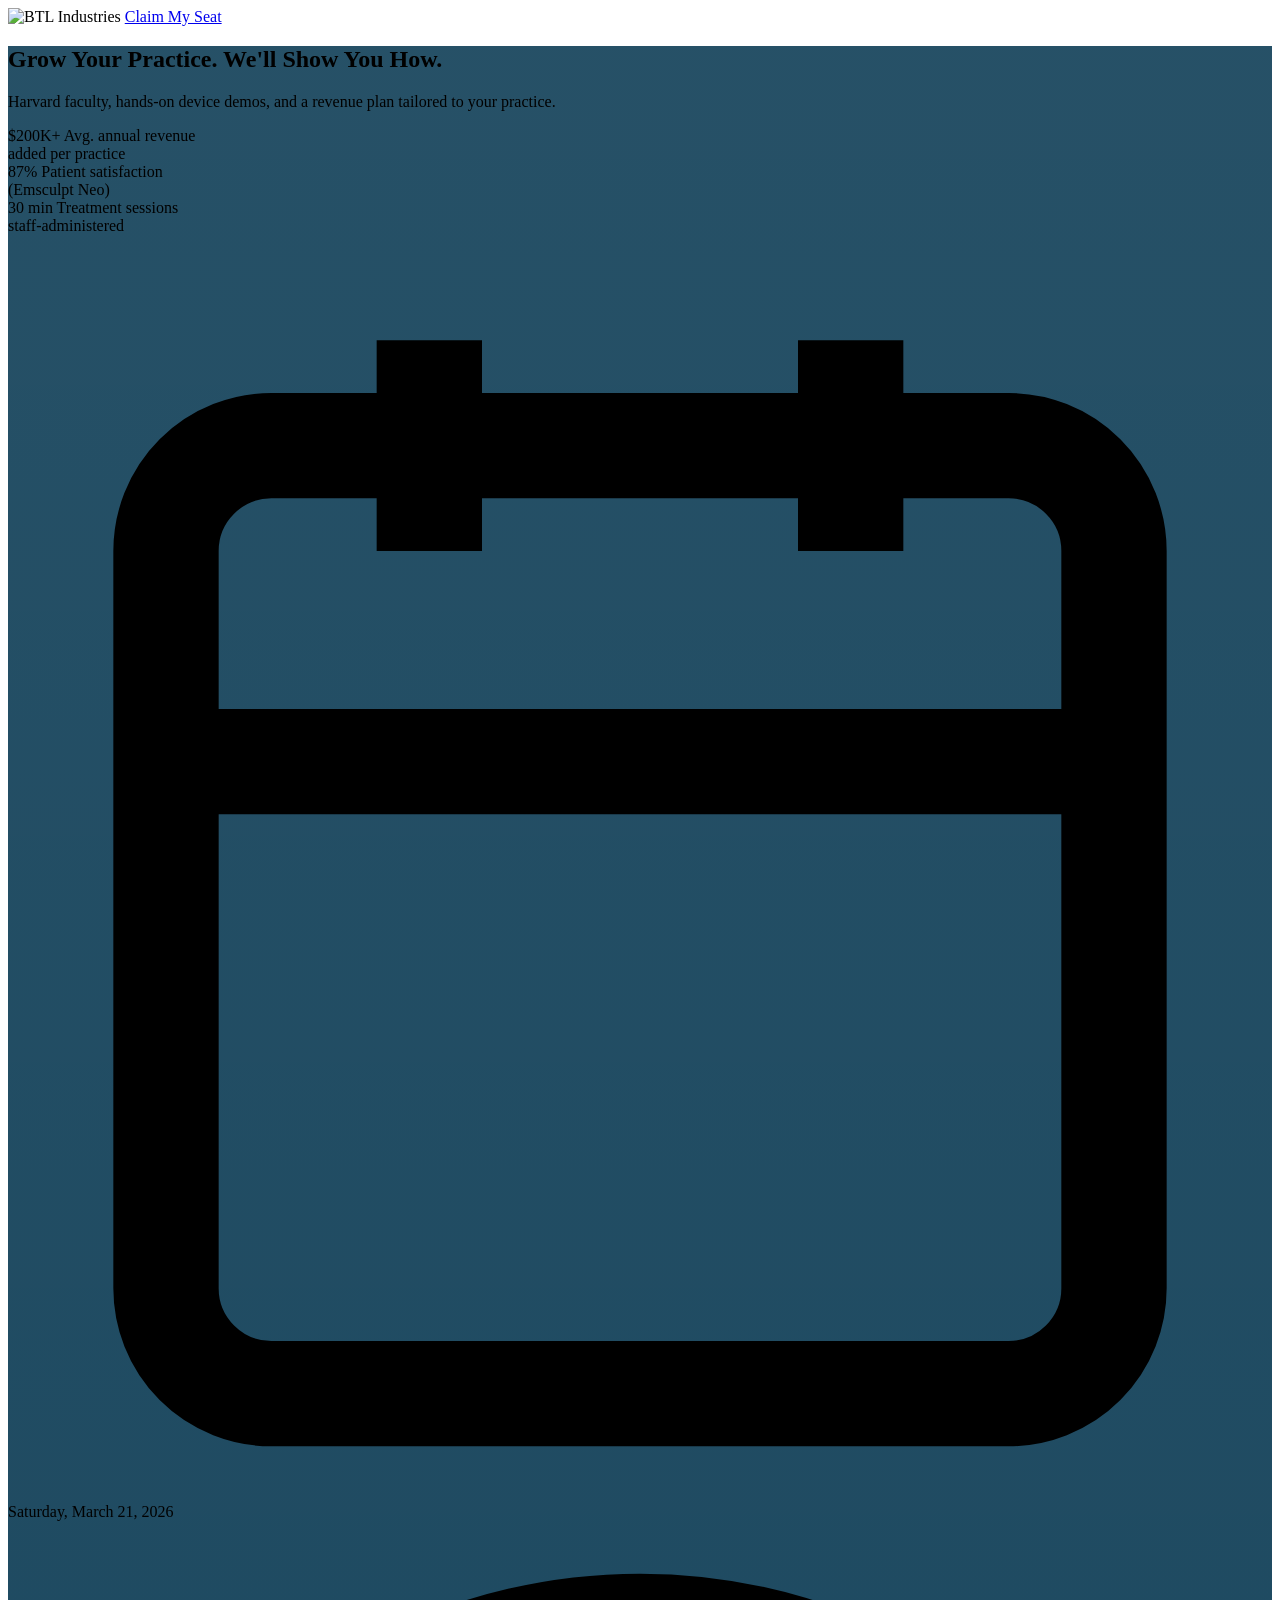
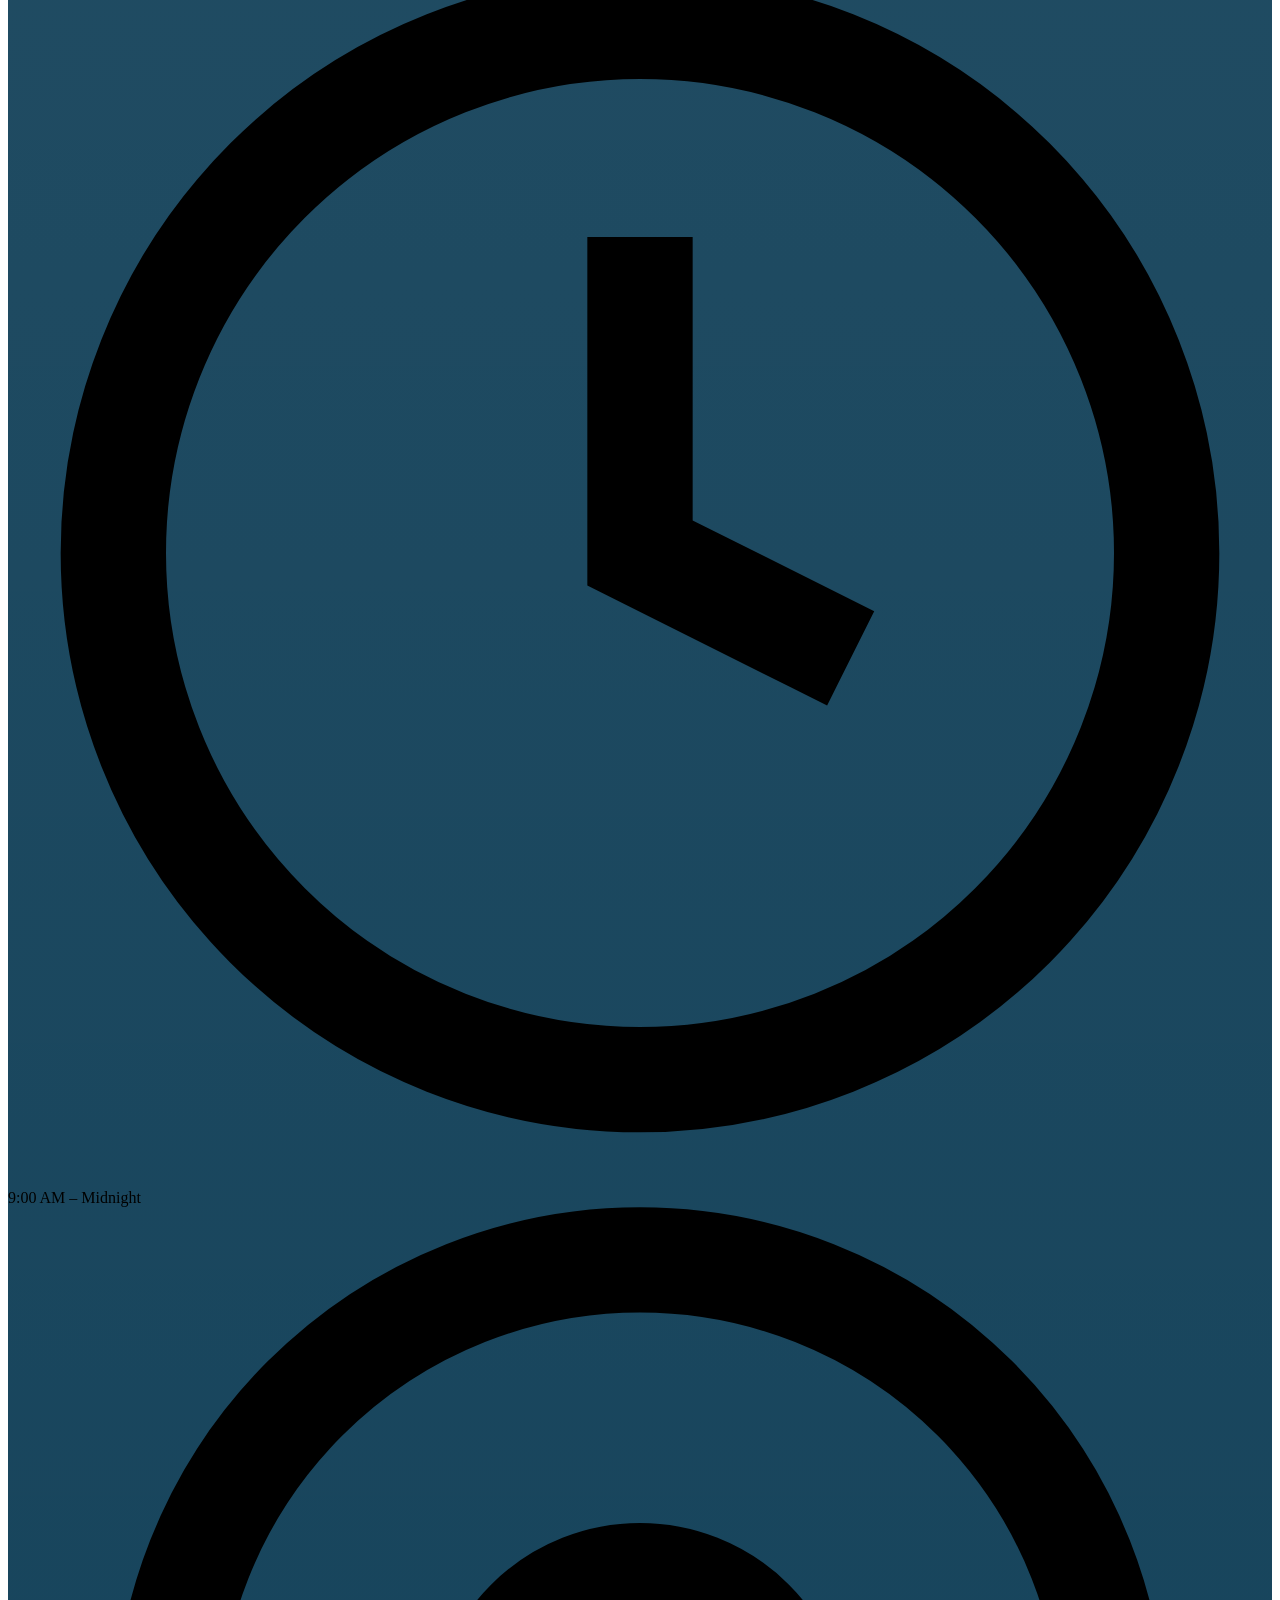
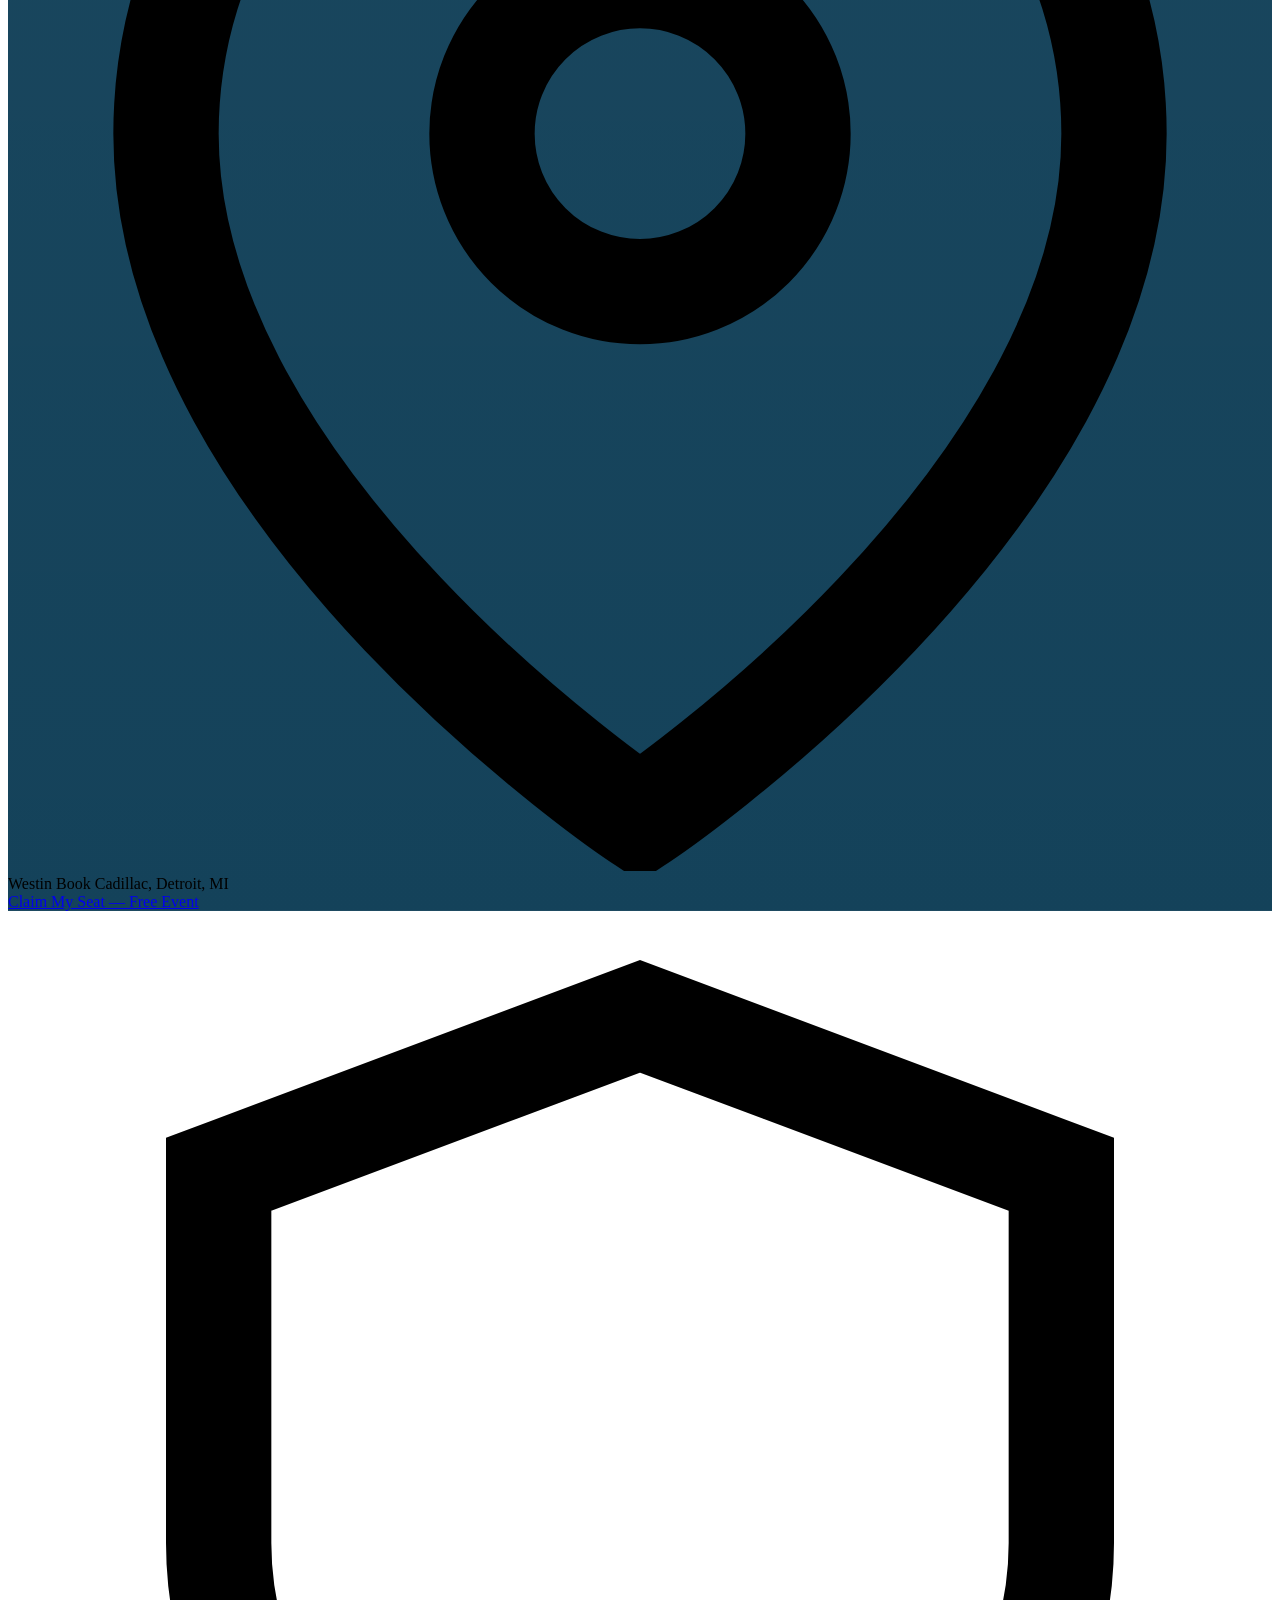
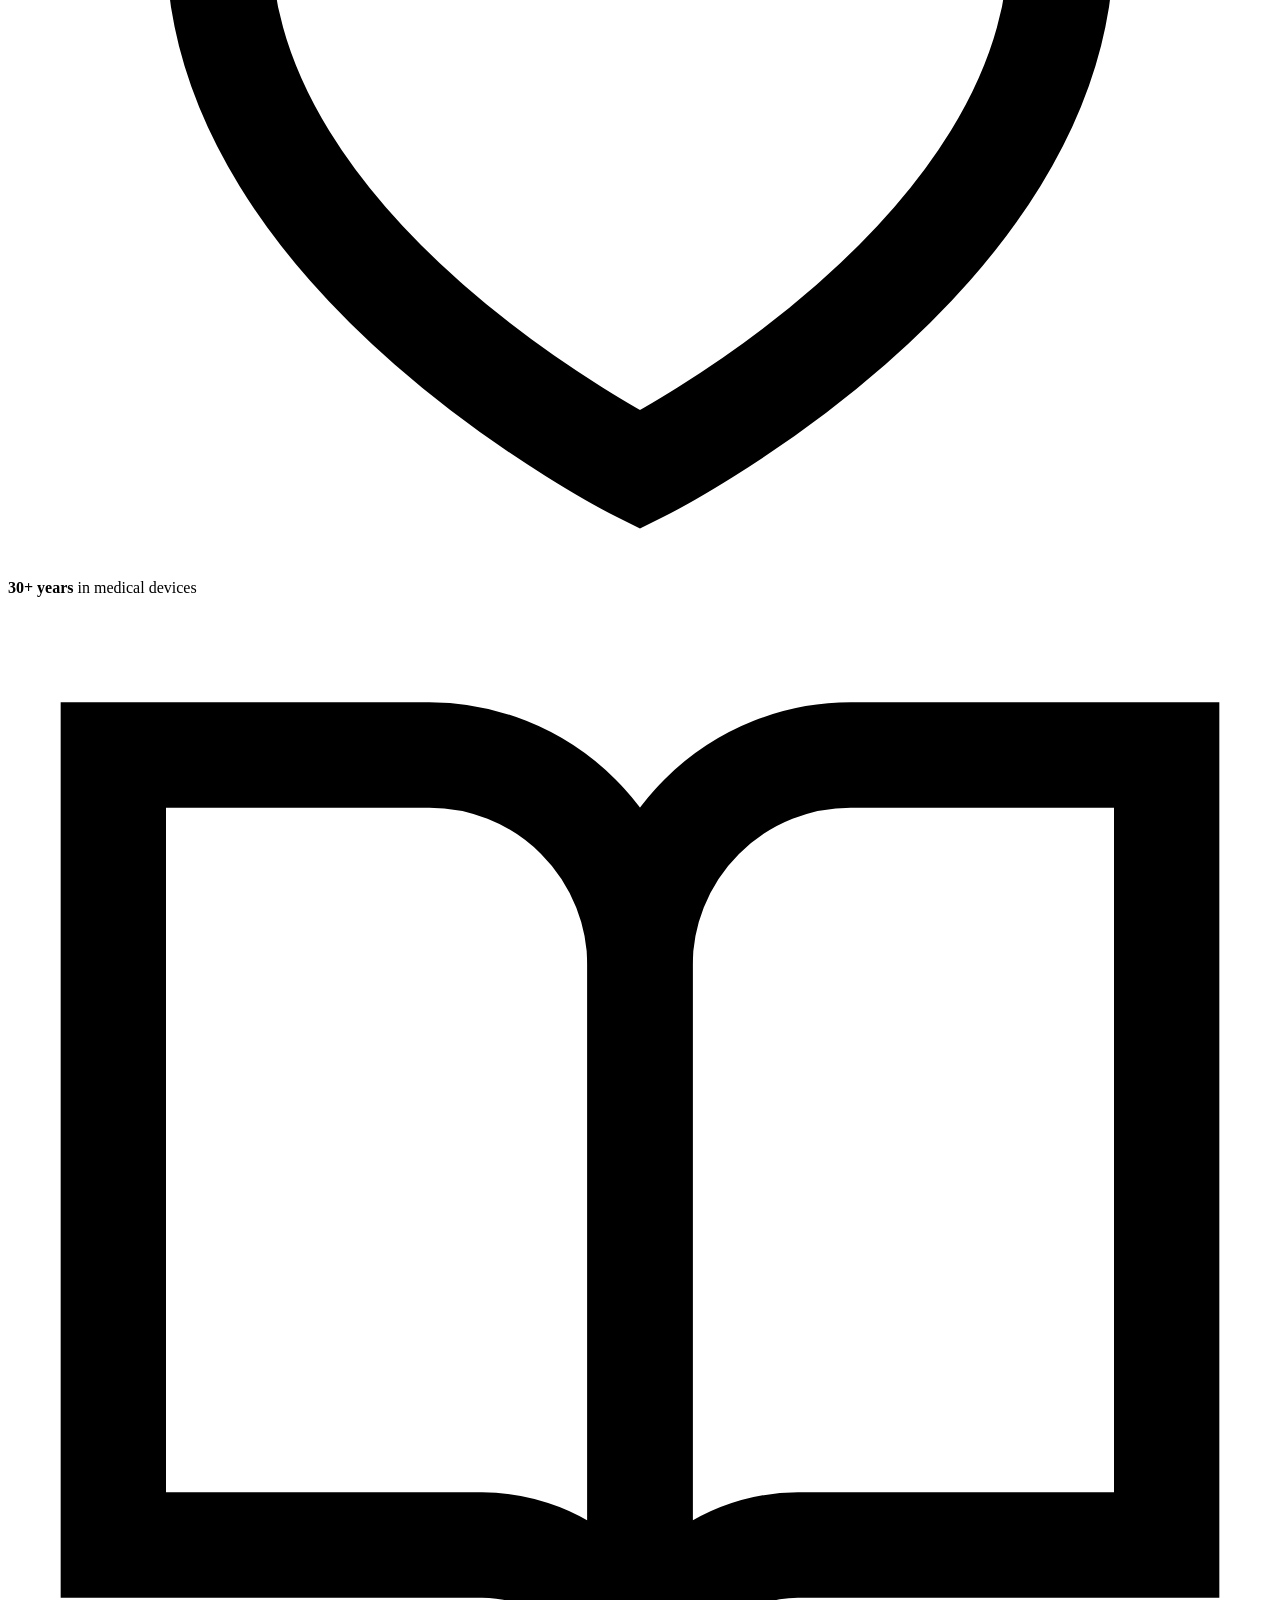
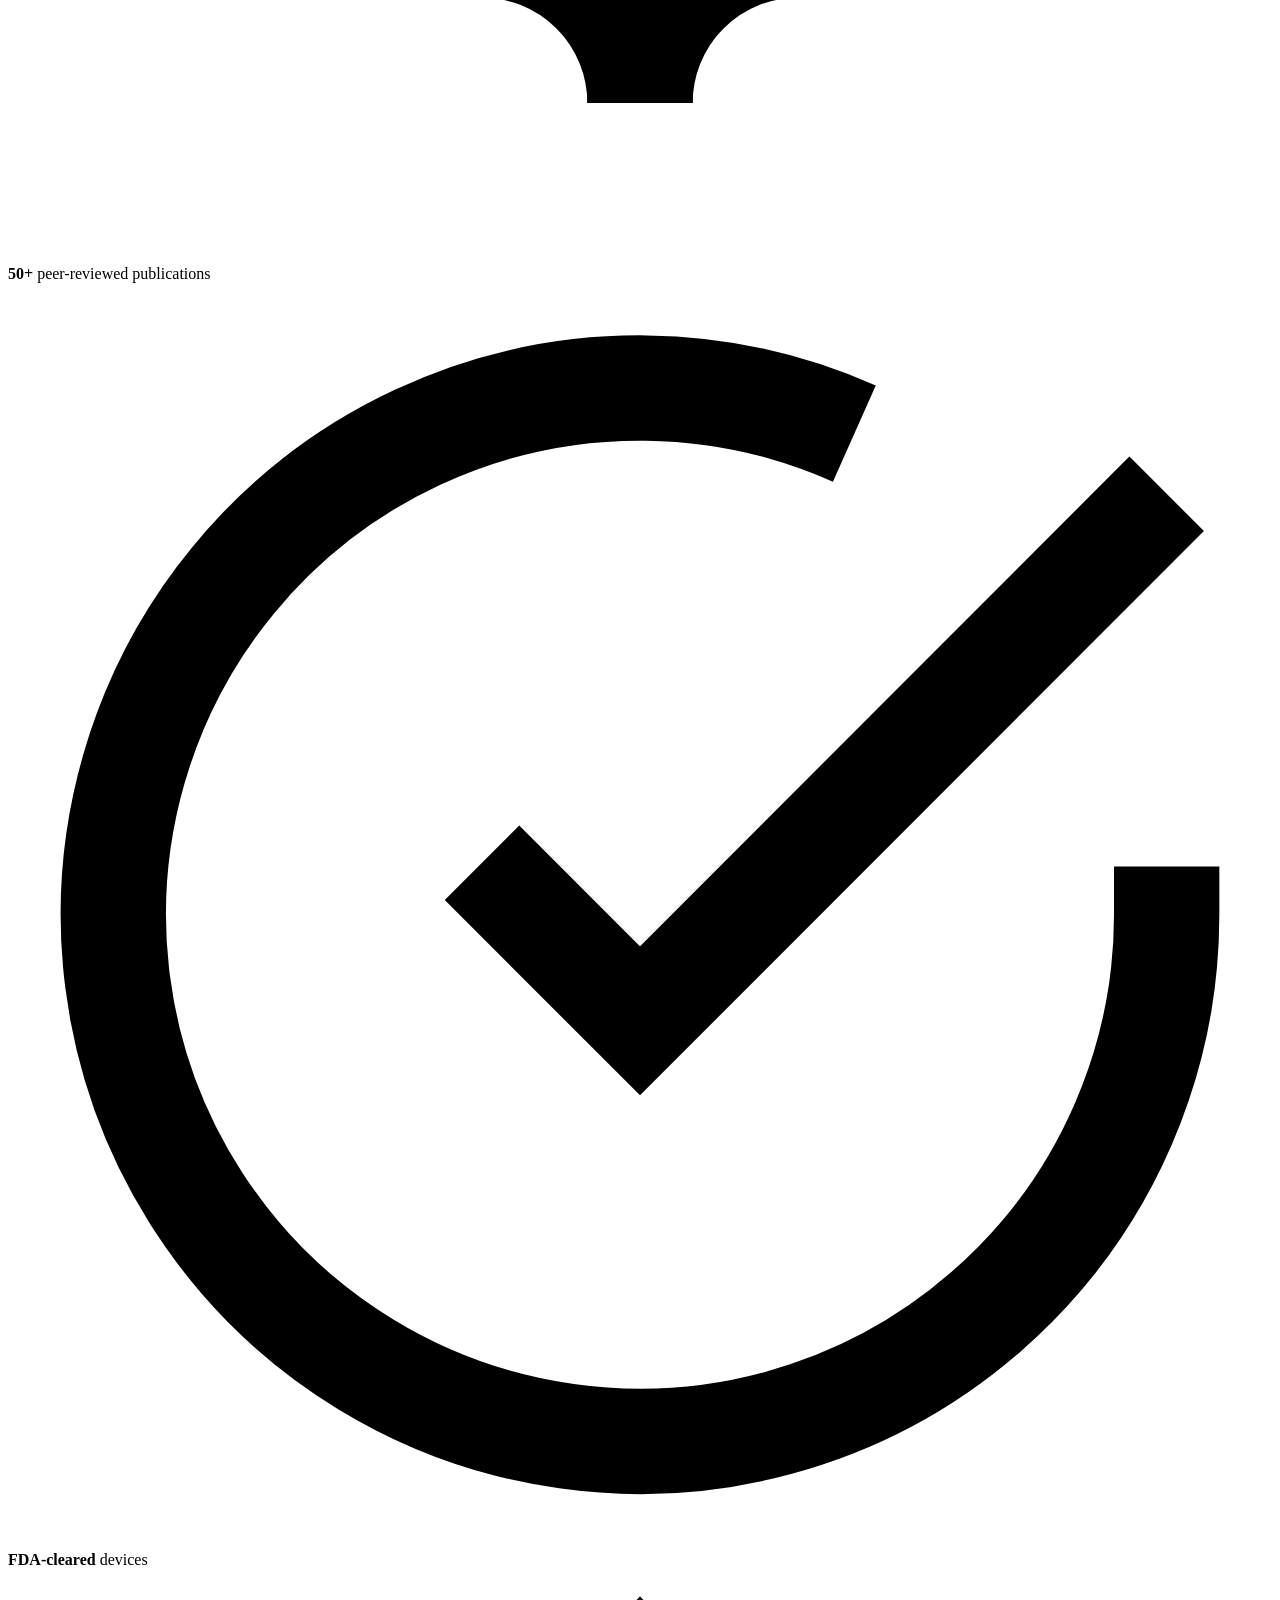
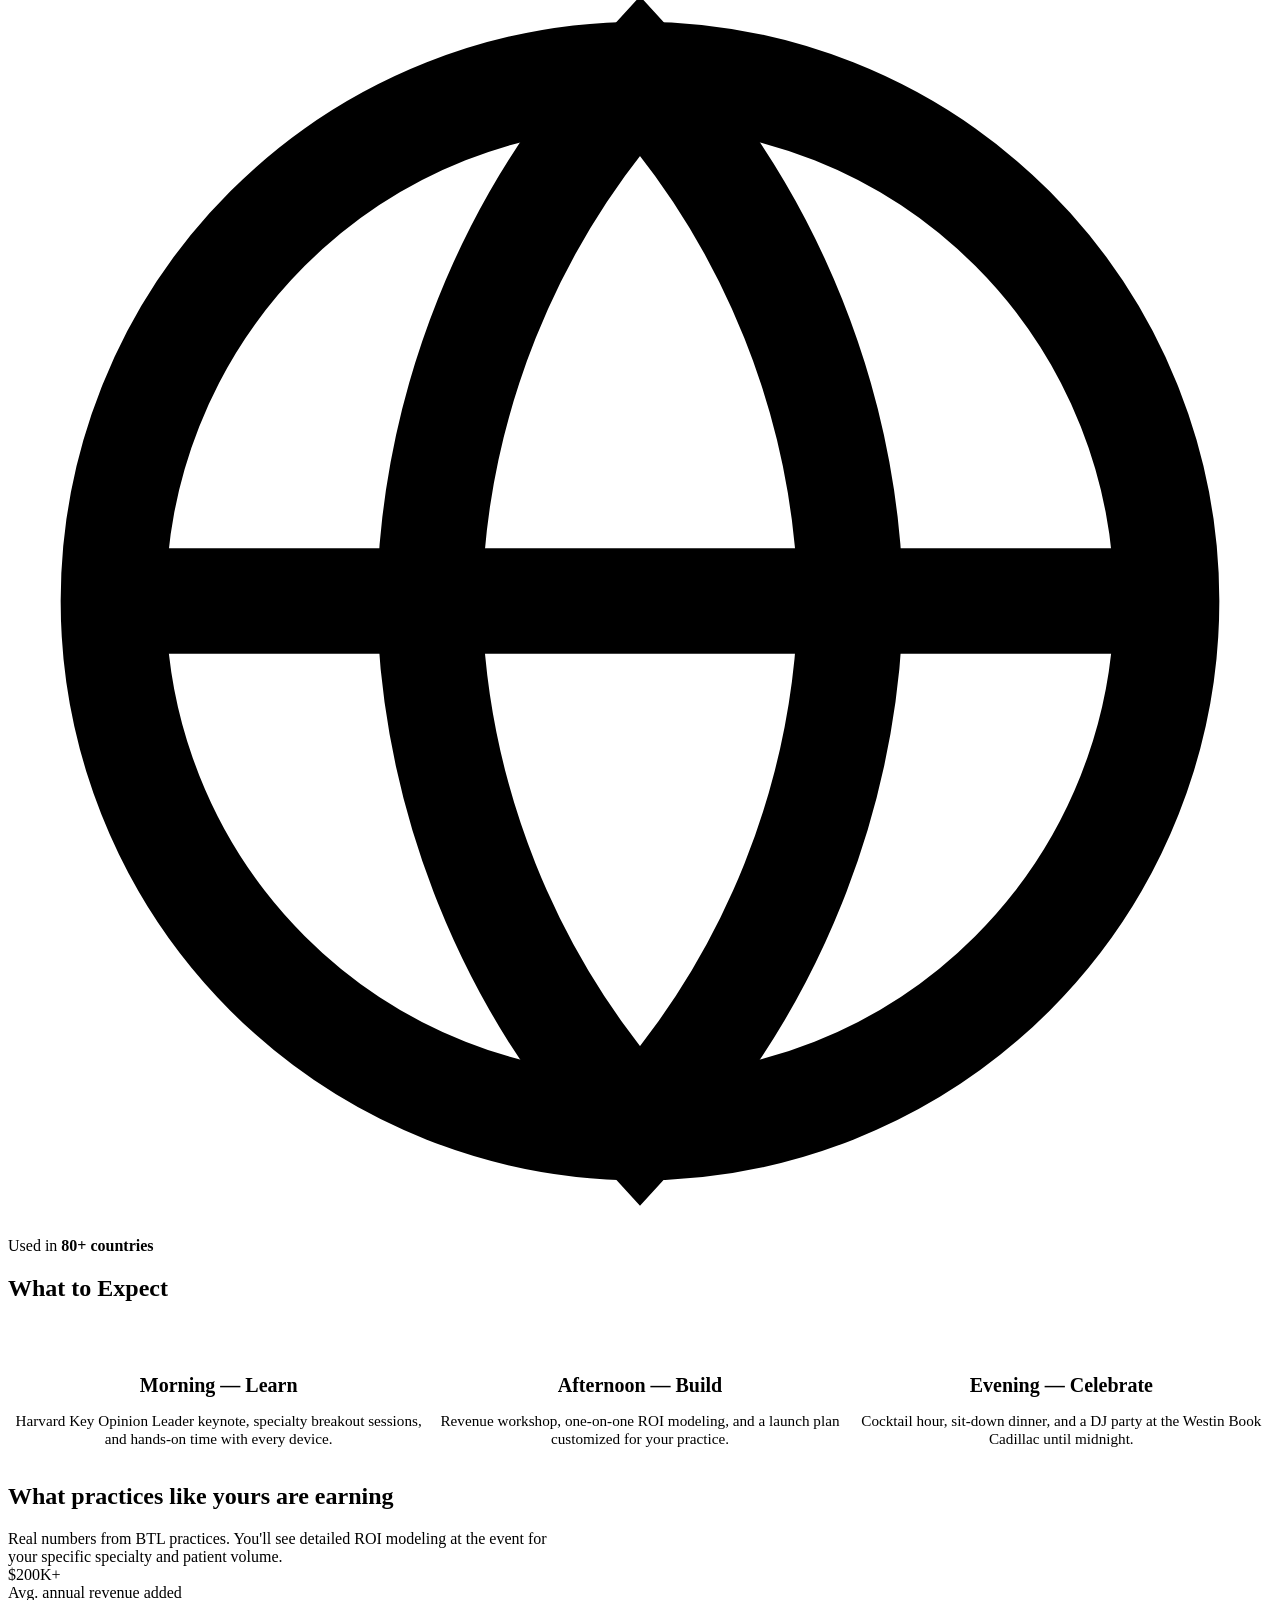
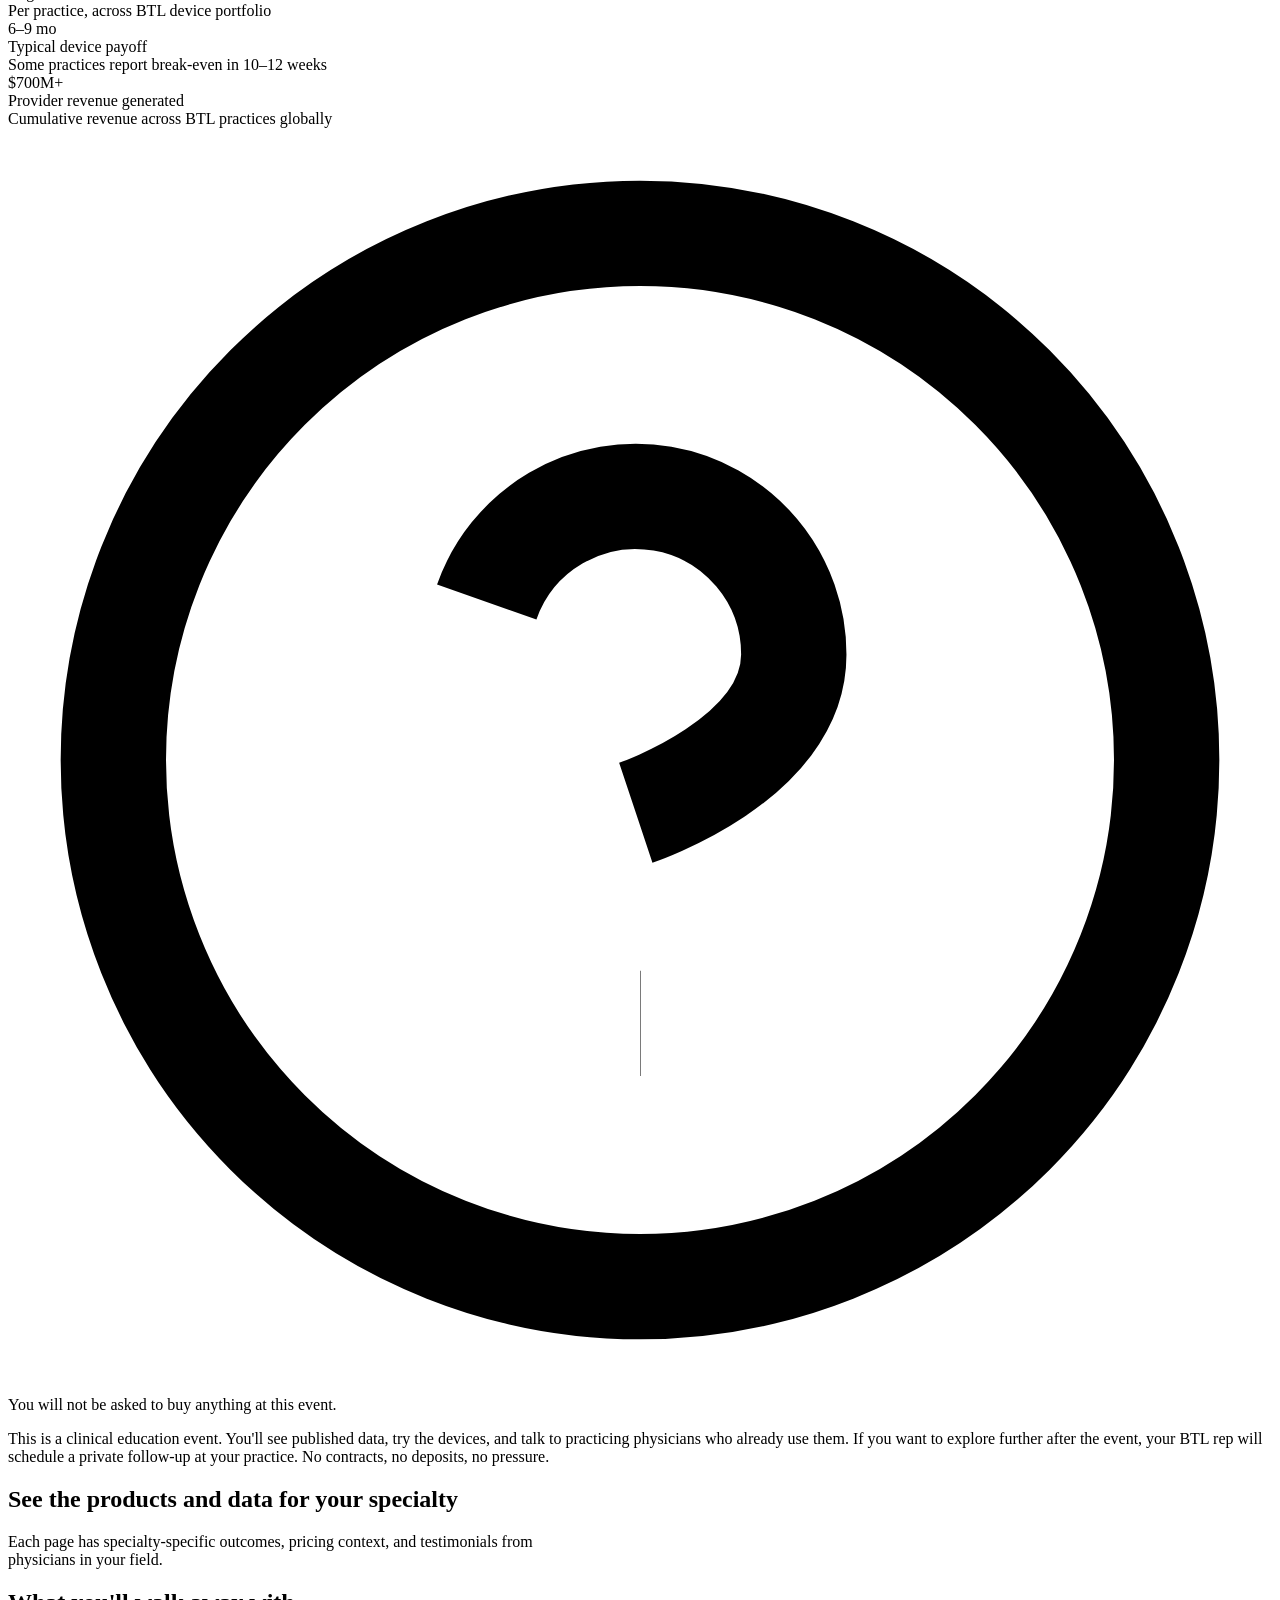
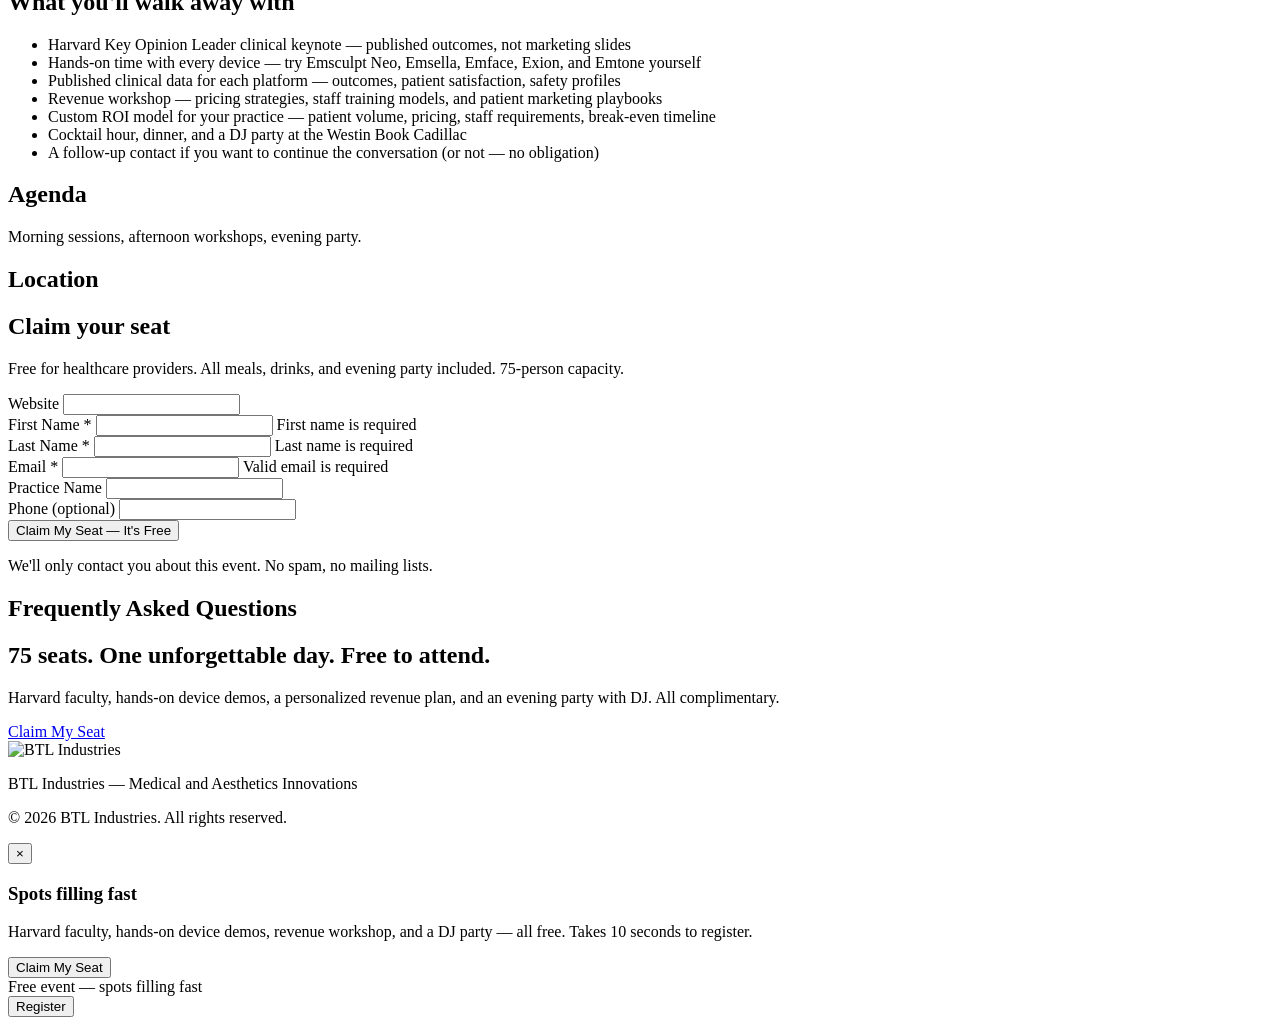
==== confirmation.html @ b7454812 "Move site to root, fix progress bar, calendar TZ, remove SMS - Move all content from /events/detroit" ====
<!DOCTYPE html>
<html lang="en">
<head>
  <meta charset="UTF-8">
  <meta name="viewport" content="width=device-width, initial-scale=1.0">
  <title>You're Registered — BTL Body &amp; Mind Experience</title>
  <link rel="icon" type="image/png" href="shared/assets/btl-icon-blue.png">
  <link rel="preconnect" href="https://fonts.googleapis.com">
  <link rel="preconnect" href="https://fonts.gstatic.com" crossorigin>
  <link href="https://fonts.googleapis.com/css2?family=Inter:wght@400;500;600;700&display=swap" rel="stylesheet">
  <link rel="stylesheet" href="shared/css/styles.css?v=1">
</head>
<body>

  <!-- Header -->
  <header class="header">
    <div class="container header__inner">
      <img src="shared/assets/btl-logo-white.svg" alt="BTL Industries" class="header__logo">
    </div>
  </header>

  <!-- Confirmation -->
  <section class="confirmation">
    <div class="container container--narrow">

      <!-- Success icon -->
      <div class="confirmation__icon">
        <svg viewBox="0 0 24 24" fill="none" stroke="currentColor" stroke-width="2.5" stroke-linecap="round" stroke-linejoin="round">
          <polyline points="20 6 9 17 4 12"/>
        </svg>
      </div>

      <h1 class="confirmation__title">You're registered</h1>
      <p class="confirmation__subtitle" id="confirmation-subtitle">We'll see you there.</p>

      <!-- Event details summary -->
      <div style="background:var(--btl-light-bg);border-radius:var(--radius-md);padding:var(--space-lg);margin-bottom:var(--space-2xl);text-align:left;">
        <div style="display:grid;gap:var(--space-sm);">
          <div><strong>Event:</strong> <span id="conf-event-name"></span></div>
          <div><strong>Date:</strong> <span id="conf-event-date"></span></div>
          <div><strong>Time:</strong> <span id="conf-event-time"></span></div>
          <div><strong>Venue:</strong> <span id="conf-event-venue"></span></div>
          <div><strong>Address:</strong> <span id="conf-event-address"></span></div>
        </div>
        <div style="margin-top:var(--space-md);">
          <a id="conf-maps-link" href="#" target="_blank" rel="noopener" class="btn btn--secondary btn--sm">Get Directions</a>
        </div>
      </div>

      <!-- Calendar -->
      <h3 style="margin-bottom:var(--space-md);">Add to your calendar</h3>
      <div class="calendar-buttons">
        <button id="btn-gcal" class="btn btn--primary">
          <svg width="18" height="18" viewBox="0 0 24 24" fill="none" stroke="currentColor" stroke-width="2"><rect x="3" y="4" width="18" height="18" rx="2"/><line x1="16" y1="2" x2="16" y2="6"/><line x1="8" y1="2" x2="8" y2="6"/><line x1="3" y1="10" x2="21" y2="10"/></svg>
          Google Calendar
        </button>
        <button id="btn-ics" class="btn btn--secondary">
          <svg width="18" height="18" viewBox="0 0 24 24" fill="none" stroke="currentColor" stroke-width="2"><path d="M14 2H6a2 2 0 00-2 2v16a2 2 0 002 2h12a2 2 0 002-2V8z"/><polyline points="14 2 14 8 20 8"/></svg>
          Download .ics
        </button>
      </div>

      <!-- Referral -->
      <div class="referral-card" style="margin-top:var(--space-2xl);">
        <h3 class="referral-card__title">Bring a colleague</h3>
        <p class="referral-card__text">Share your personalized link. Each person needs their own registration.</p>
        <div class="referral-url-box">
          <input type="text" id="referral-url" readonly aria-label="Referral URL">
          <button id="btn-copy-referral" class="btn btn--secondary btn--sm">Copy</button>
        </div>
        <div class="share-buttons">
          <a id="btn-email-share" href="#" class="btn btn--secondary btn--sm">Email</a>
          <a id="btn-sms-share" href="#" class="btn btn--secondary btn--sm">Text</a>
          <button id="btn-native-share" class="btn btn--primary btn--sm" hidden>Share</button>
        </div>
      </div>

    </div>
  </section>

  <!-- Footer -->
  <footer class="footer">
    <div class="container">
      <img src="shared/assets/btl-logo-white.svg" alt="BTL Industries" class="footer__logo">
      <p>BTL Industries — Medical and Aesthetics Innovations</p>
    </div>
  </footer>

  <!-- Scripts -->
  <script src="shared/js/calendar.js"></script>
  <script src="shared/js/referral.js"></script>
  <script>
    // Hydrate confirmation page from sessionStorage
    document.addEventListener('DOMContentLoaded', () => {
      const data = JSON.parse(sessionStorage.getItem('btl_registration') || 'null');
      if (!data) {
        // No registration data — redirect back
        window.location.href = 'index.html';
        return;
      }

      // Personalized subtitle
      const subtitle = document.getElementById('confirmation-subtitle');
      if (subtitle && data.first_name) {
        subtitle.textContent = `${data.first_name}, we'll see you there.`;
      }

      // Event details
      const setEl = (id, text) => {
        const el = document.getElementById(id);
        if (el) el.textContent = text;
      };

      setEl('conf-event-name', data.event_name);
      setEl('conf-event-venue', data.event_venue);
      setEl('conf-event-address', data.event_address);

      // Format date
      if (data.event_date) {
        const d = new Date(data.event_date + 'T12:00:00');
        setEl('conf-event-date', d.toLocaleDateString('en-US', { weekday: 'long', month: 'long', day: 'numeric', year: 'numeric' }));
      }

      // Format time
      if (data.event_time_start && data.event_time_end) {
        const fmt = (t) => {
          const [h, m] = t.split(':').map(Number);
          const ampm = h >= 12 ? 'PM' : 'AM';
          const hour = h > 12 ? h - 12 : h === 0 ? 12 : h;
          return `${hour}:${m.toString().padStart(2, '0')} ${ampm}`;
        };
        setEl('conf-event-time', `${fmt(data.event_time_start)} – ${fmt(data.event_time_end)}`);
      }

      // Maps link
      const mapsLink = document.getElementById('conf-maps-link');
      if (mapsLink && data.event_maps_url) {
        mapsLink.href = data.event_maps_url;
      }
    });
  </script>

</body>
</html>
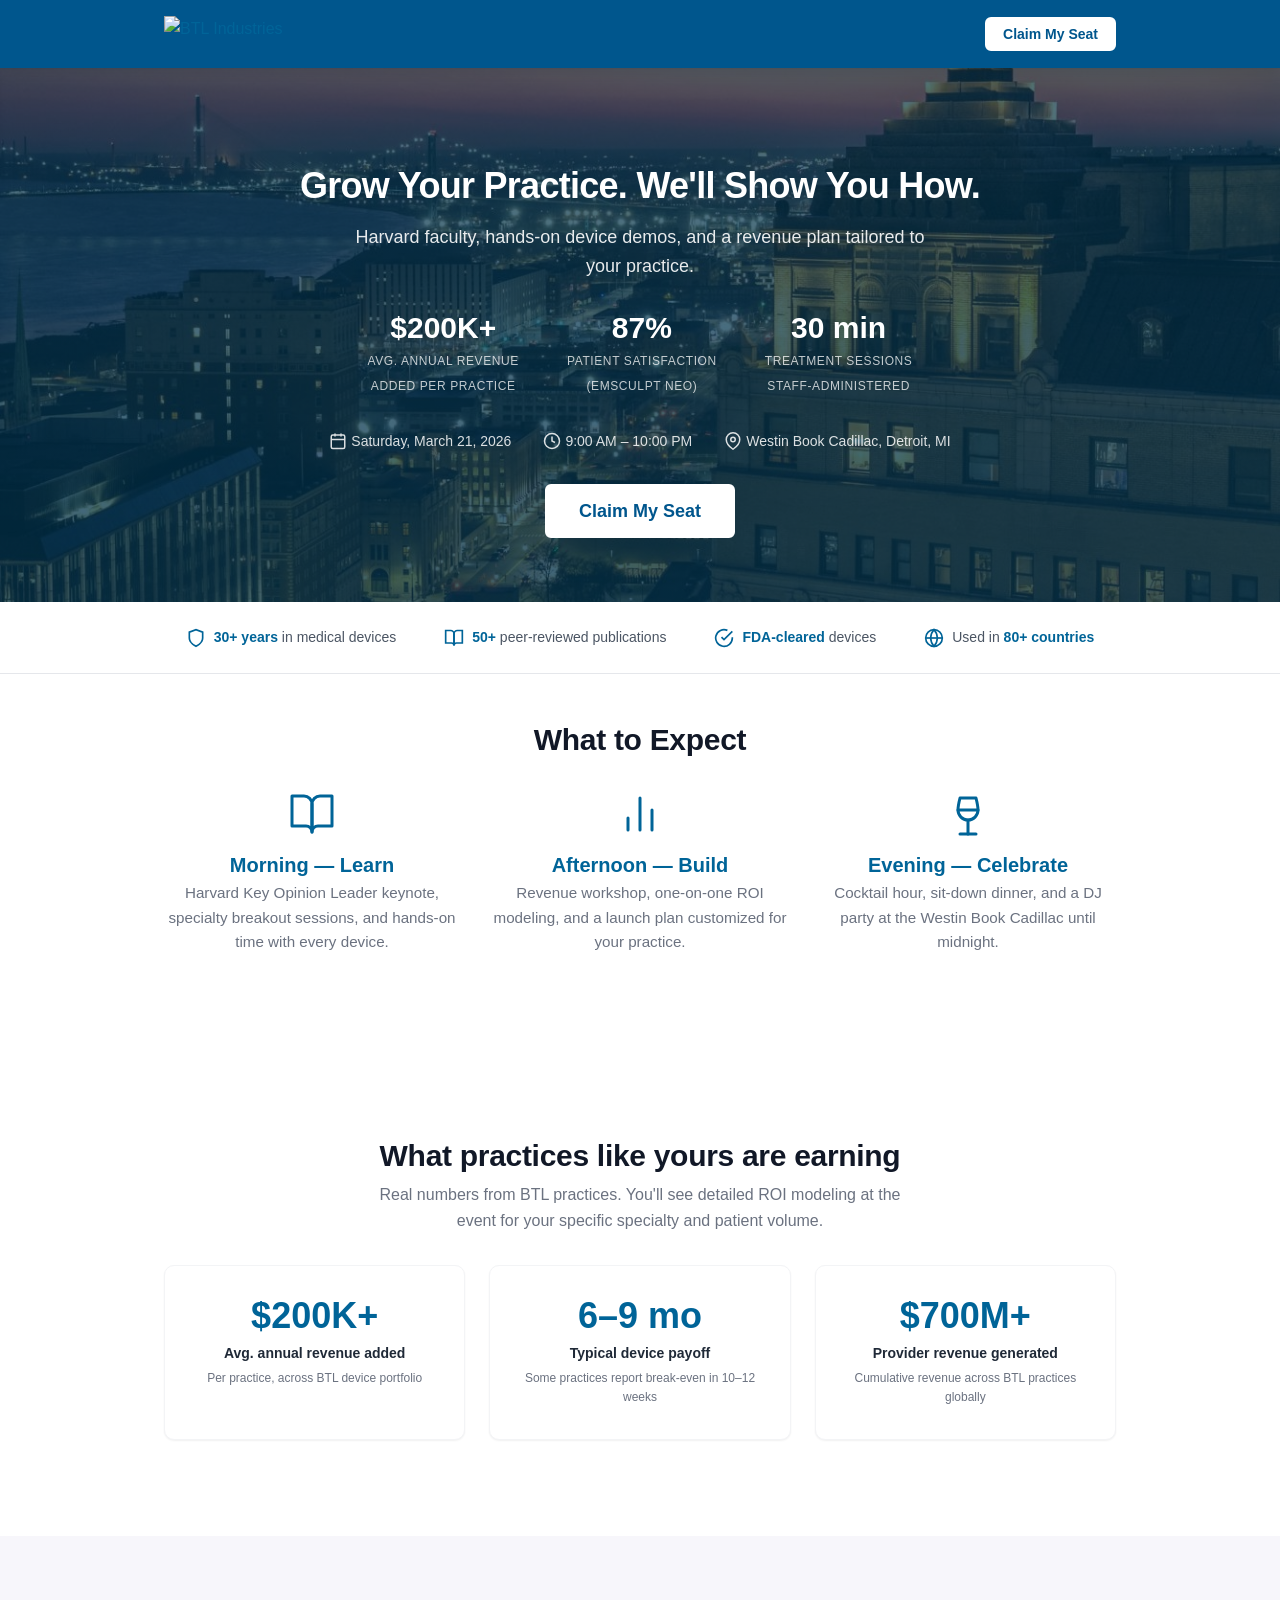
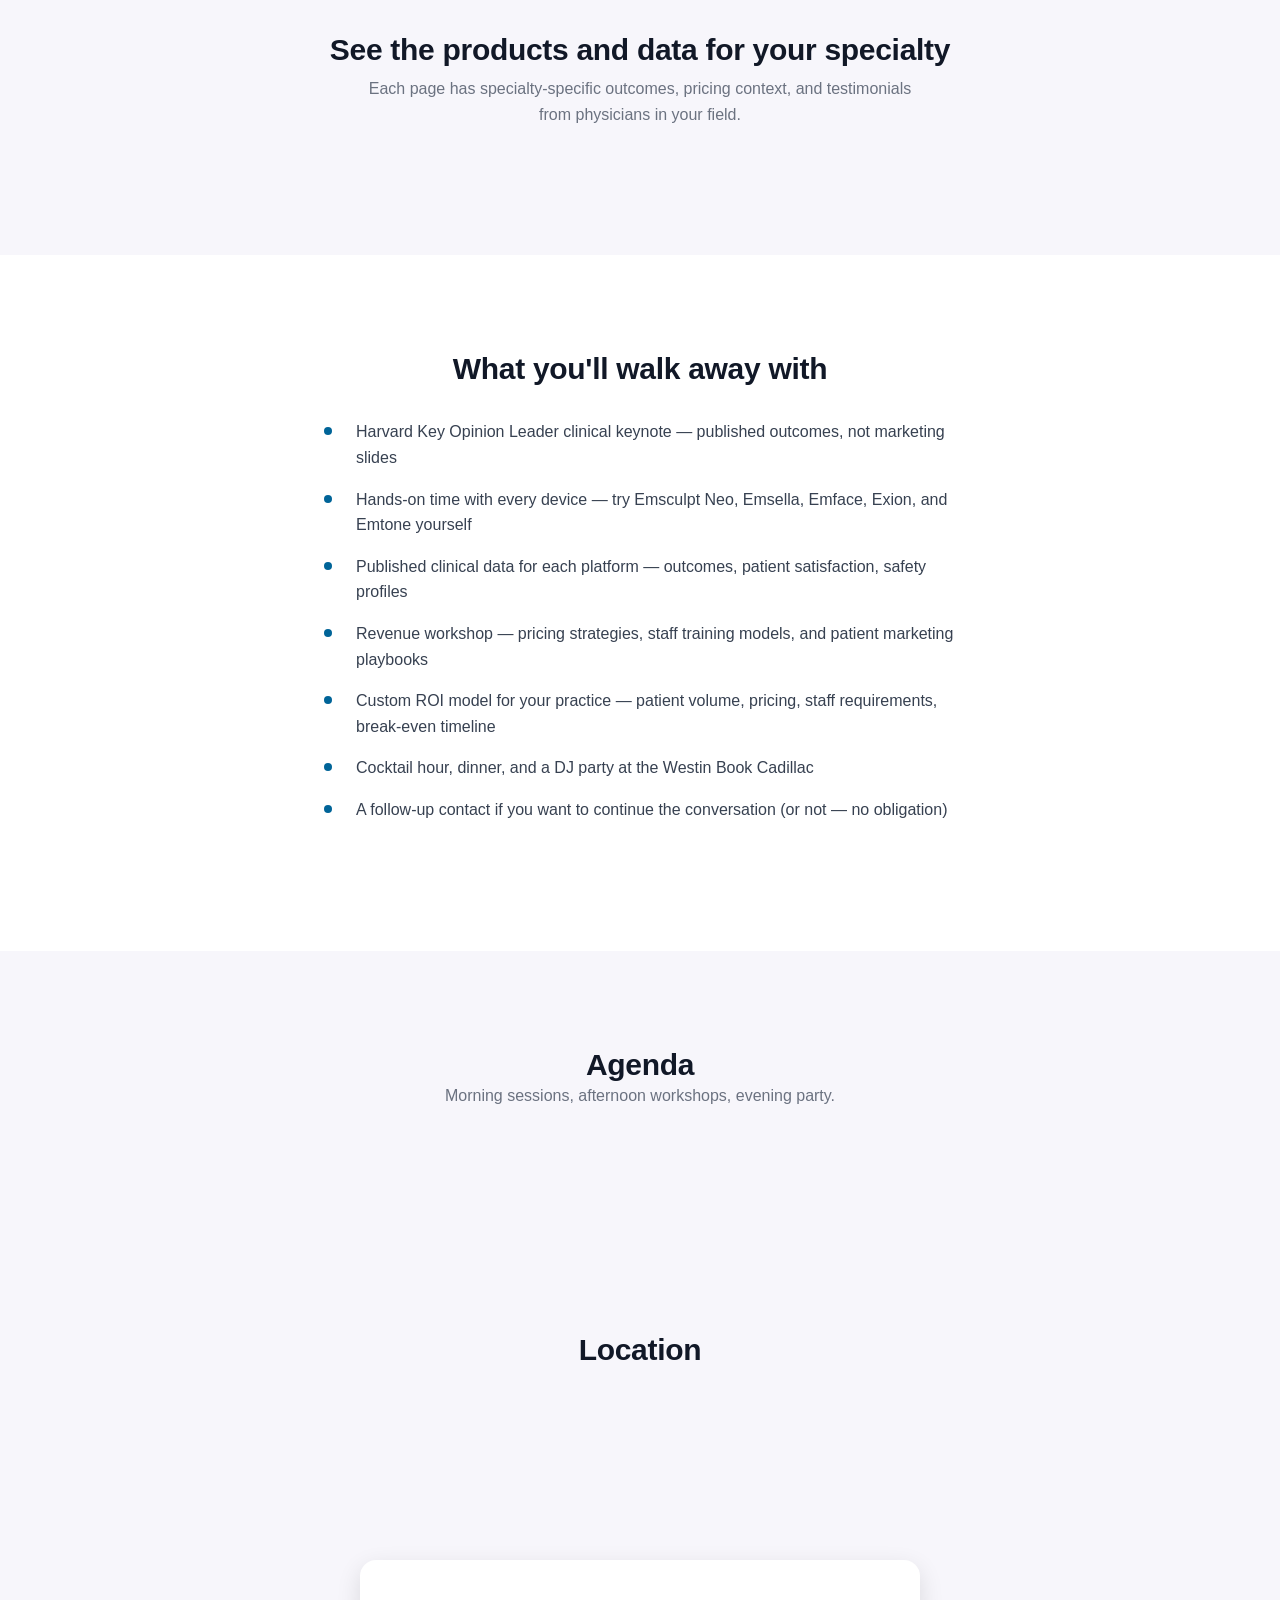
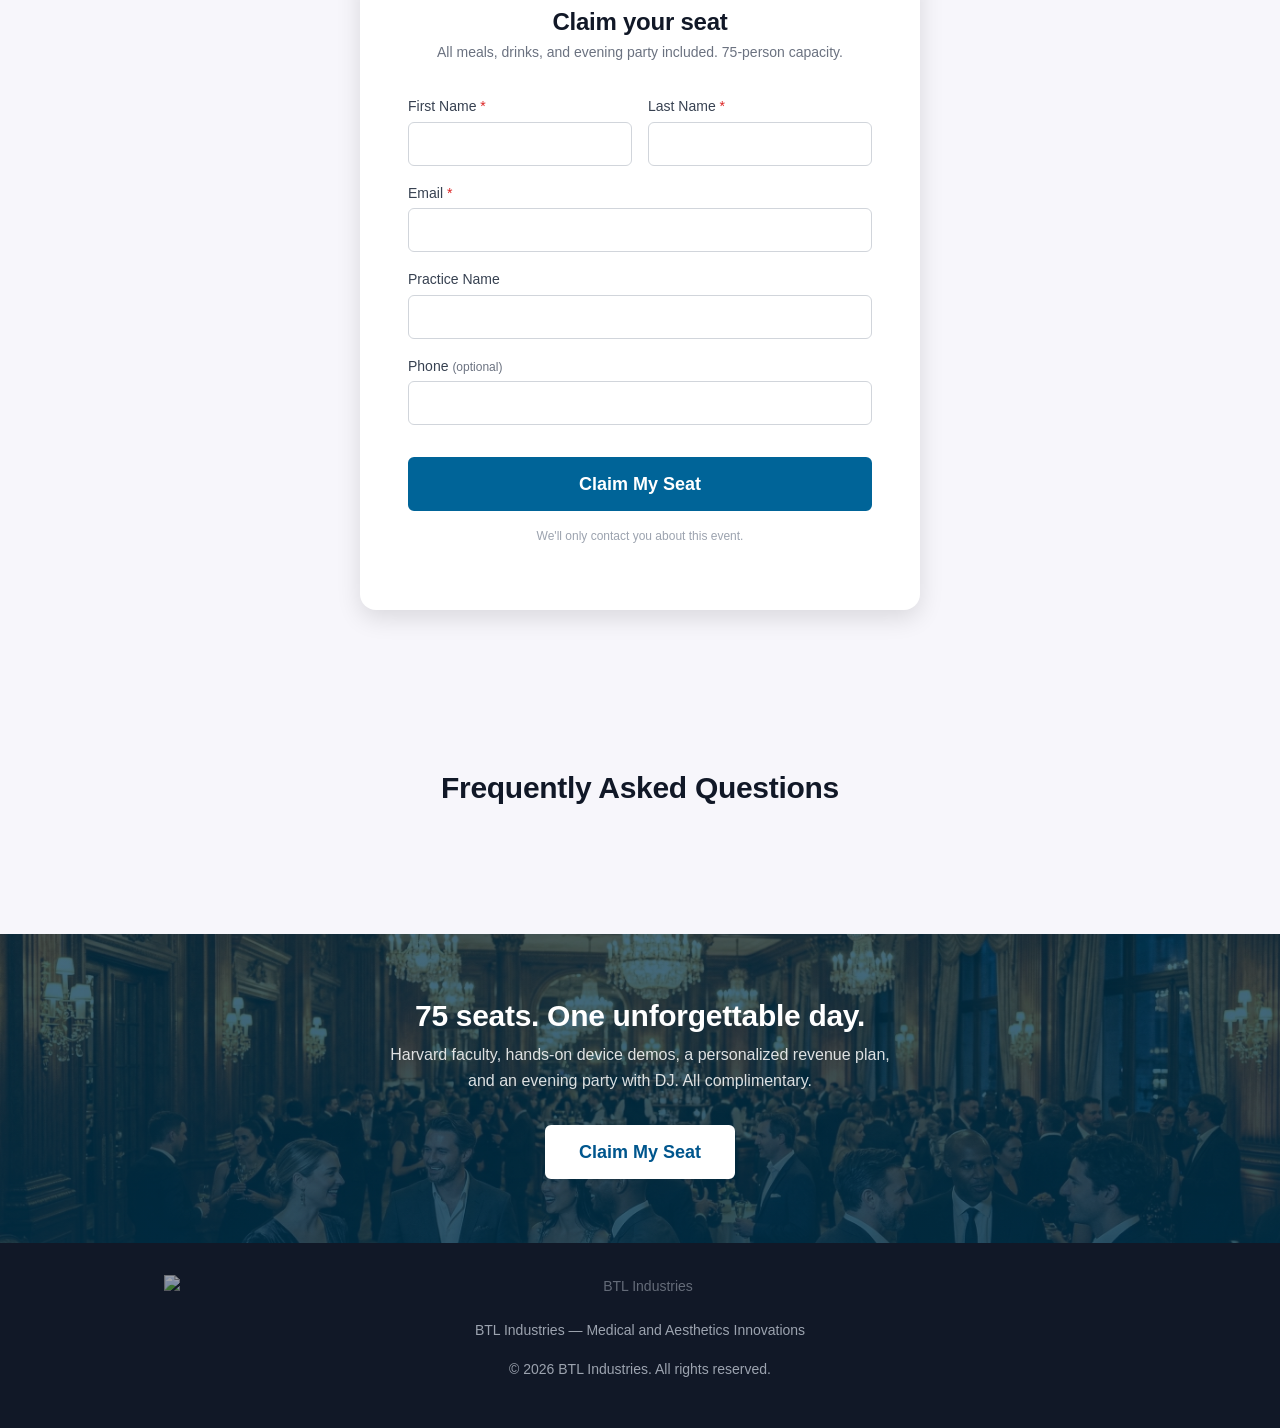
==== commit 7d42d227: "Fix event end time to 10pm ET, make logo clickable on all pages Co-Authored-By: Claude Opus 4.6 <nor" ====
--- a/confirmation.html
+++ b/confirmation.html
@@ -15,7 +15,7 @@
   <!-- Header -->
   <header class="header">
     <div class="container header__inner">
-      <img src="shared/assets/btl-logo-white.svg" alt="BTL Industries" class="header__logo">
+      <a href="/"><img src="shared/assets/btl-logo-white.svg" alt="BTL Industries" class="header__logo"></a>
     </div>
   </header>
 
--- a/shared/css/styles.css
+++ b/shared/css/styles.css
@@ -0,0 +1,1506 @@
+/* BTL Events — Design System
+   Brand: BTL Industries
+   Colors: Primary #006498, Dark #00568D, Light BG #F7F6FB
+   Font: Inter (Google Fonts, variable)
+   Theme: Light clinical-corporate
+   Approach: Mobile-first
+*/
+
+/* ========================================
+   CSS Custom Properties
+   ======================================== */
+:root {
+  /* Brand */
+  --btl-primary: #006498;
+  --btl-dark: #00568D;
+  --btl-light-bg: #F7F6FB;
+  --btl-white: #FFFFFF;
+  --btl-accent: #0088CC;
+
+  /* Neutrals */
+  --gray-50: #F9FAFB;
+  --gray-100: #F3F4F6;
+  --gray-200: #E5E7EB;
+  --gray-300: #D1D5DB;
+  --gray-400: #9CA3AF;
+  --gray-500: #6B7280;
+  --gray-600: #4B5563;
+  --gray-700: #374151;
+  --gray-800: #1F2937;
+  --gray-900: #111827;
+
+  /* Functional */
+  --success: #059669;
+  --success-bg: #ECFDF5;
+  --warning: #D97706;
+  --warning-bg: #FFFBEB;
+  --error: #DC2626;
+  --error-bg: #FEF2F2;
+
+  /* Spacing */
+  --space-xs: 0.25rem;
+  --space-sm: 0.5rem;
+  --space-md: 1rem;
+  --space-lg: 1.5rem;
+  --space-xl: 2rem;
+  --space-2xl: 3rem;
+  --space-3xl: 4rem;
+  --space-4xl: 6rem;
+
+  /* Typography */
+  --font-family: 'Inter', -apple-system, BlinkMacSystemFont, 'Segoe UI', sans-serif;
+  --font-size-xs: 0.75rem;
+  --font-size-sm: 0.875rem;
+  --font-size-base: 1rem;
+  --font-size-lg: 1.125rem;
+  --font-size-xl: 1.25rem;
+  --font-size-2xl: 1.5rem;
+  --font-size-3xl: 1.875rem;
+  --font-size-4xl: 2.25rem;
+
+  /* Layout */
+  --container-max: 1000px;
+  --container-narrow: 680px;
+  --radius-sm: 6px;
+  --radius-md: 10px;
+  --radius-lg: 16px;
+
+  /* Shadows */
+  --shadow-sm: 0 1px 2px rgba(0,0,0,0.06);
+  --shadow-md: 0 4px 12px rgba(0,0,0,0.08);
+  --shadow-lg: 0 8px 24px rgba(0,0,0,0.12);
+  --shadow-xl: 0 16px 48px rgba(0,0,0,0.14);
+
+  /* Transitions */
+  --transition-fast: 150ms ease;
+  --transition-base: 250ms ease;
+}
+
+/* ========================================
+   Reset & Base
+   ======================================== */
+*, *::before, *::after {
+  box-sizing: border-box;
+  margin: 0;
+  padding: 0;
+}
+
+html {
+  font-size: 16px;
+  -webkit-font-smoothing: antialiased;
+  -moz-osx-font-smoothing: grayscale;
+  scroll-behavior: smooth;
+}
+
+body {
+  font-family: var(--font-family);
+  font-size: var(--font-size-base);
+  font-weight: 400;
+  line-height: 1.6;
+  color: var(--gray-800);
+  background: var(--btl-white);
+}
+
+img {
+  max-width: 100%;
+  height: auto;
+  display: block;
+}
+
+a {
+  color: var(--btl-primary);
+  text-decoration: none;
+  transition: color var(--transition-fast);
+}
+
+a:hover {
+  color: var(--btl-dark);
+}
+
+/* ========================================
+   Typography
+   ======================================== */
+h1, h2, h3, h4 {
+  font-weight: 700;
+  line-height: 1.2;
+  color: var(--gray-900);
+}
+
+h1 {
+  font-size: var(--font-size-3xl);
+  letter-spacing: -0.02em;
+}
+
+h2 {
+  font-size: var(--font-size-2xl);
+  letter-spacing: -0.01em;
+}
+
+h3 {
+  font-size: var(--font-size-xl);
+}
+
+h4 {
+  font-size: var(--font-size-lg);
+  font-weight: 600;
+}
+
+p {
+  margin-bottom: var(--space-md);
+}
+
+.text-sm { font-size: var(--font-size-sm); }
+.text-xs { font-size: var(--font-size-xs); }
+.text-muted { color: var(--gray-500); }
+.text-center { text-align: center; }
+
+/* ========================================
+   Layout
+   ======================================== */
+.container {
+  max-width: var(--container-max);
+  margin: 0 auto;
+  padding: 0 var(--space-lg);
+}
+
+.container--narrow {
+  max-width: var(--container-narrow);
+}
+
+.section {
+  padding: var(--space-3xl) 0;
+}
+
+.section--alt {
+  background: var(--btl-light-bg);
+}
+
+.section--dark {
+  background: var(--btl-dark);
+  color: var(--btl-white);
+}
+
+.section--dark h2,
+.section--dark h3,
+.section--dark h4 {
+  color: var(--btl-white);
+}
+
+/* ========================================
+   Header
+   ======================================== */
+.header {
+  background: var(--btl-dark);
+  padding: var(--space-md) 0;
+  position: sticky;
+  top: 0;
+  z-index: 100;
+  box-shadow: var(--shadow-md);
+}
+
+.header__inner {
+  display: flex;
+  align-items: center;
+  justify-content: space-between;
+}
+
+.header__logo {
+  height: 36px;
+  width: auto;
+}
+
+.header__cta {
+  display: none;
+}
+
+@media (min-width: 640px) {
+  .header__cta {
+    display: inline-flex;
+  }
+}
+
+/* ========================================
+   Hero
+   ======================================== */
+.hero {
+  background: linear-gradient(135deg, var(--btl-dark) 0%, var(--btl-primary) 100%);
+  color: var(--btl-white);
+  padding: var(--space-3xl) 0 var(--space-2xl);
+  text-align: center;
+}
+
+.hero h1 {
+  color: var(--btl-white);
+  margin-bottom: var(--space-md);
+}
+
+.hero__tagline {
+  font-size: var(--font-size-lg);
+  opacity: 0.9;
+  max-width: 600px;
+  margin: 0 auto var(--space-xl);
+}
+
+.hero__meta {
+  display: flex;
+  flex-wrap: wrap;
+  justify-content: center;
+  gap: var(--space-md) var(--space-xl);
+  margin-bottom: var(--space-xl);
+  font-size: var(--font-size-sm);
+  opacity: 0.85;
+}
+
+.hero__meta-item {
+  display: flex;
+  align-items: center;
+  gap: var(--space-xs);
+}
+
+.hero__meta-item svg {
+  width: 18px;
+  height: 18px;
+  flex-shrink: 0;
+}
+
+/* Hero stats row */
+.hero__stats {
+  display: flex;
+  flex-wrap: wrap;
+  justify-content: center;
+  gap: var(--space-lg) var(--space-2xl);
+  margin-bottom: var(--space-xl);
+}
+
+.hero__stat {
+  text-align: center;
+}
+
+.hero__stat-number {
+  display: block;
+  font-size: var(--font-size-3xl);
+  font-weight: 700;
+  line-height: 1;
+  margin-bottom: var(--space-xs);
+}
+
+.hero__stat-label {
+  font-size: var(--font-size-xs);
+  text-transform: uppercase;
+  letter-spacing: 0.05em;
+  opacity: 0.75;
+}
+
+.hero__actions {
+  display: flex;
+  flex-wrap: wrap;
+  justify-content: center;
+  gap: var(--space-md);
+}
+
+/* ========================================
+   Credibility Strip
+   ======================================== */
+.credibility-strip {
+  background: var(--btl-white);
+  border-bottom: 1px solid var(--gray-200);
+  padding: var(--space-lg) 0;
+}
+
+.credibility-strip__inner {
+  display: flex;
+  flex-wrap: wrap;
+  justify-content: center;
+  align-items: center;
+  gap: var(--space-md) var(--space-2xl);
+}
+
+.credibility-strip__item {
+  display: flex;
+  align-items: center;
+  gap: var(--space-sm);
+  font-size: var(--font-size-sm);
+  color: var(--gray-600);
+  font-weight: 500;
+}
+
+.credibility-strip__item strong {
+  color: var(--btl-primary);
+  font-weight: 700;
+}
+
+.credibility-strip__item svg {
+  width: 20px;
+  height: 20px;
+  color: var(--btl-primary);
+  flex-shrink: 0;
+}
+
+/* ========================================
+   ROI Section
+   ======================================== */
+.roi-grid {
+  display: grid;
+  grid-template-columns: 1fr;
+  gap: var(--space-lg);
+  margin-top: var(--space-xl);
+}
+
+@media (min-width: 640px) {
+  .roi-grid {
+    grid-template-columns: repeat(3, 1fr);
+  }
+}
+
+.roi-card {
+  background: var(--btl-white);
+  border-radius: var(--radius-md);
+  padding: var(--space-xl);
+  box-shadow: var(--shadow-sm);
+  border: 1px solid var(--gray-100);
+  text-align: center;
+}
+
+.roi-card__number {
+  font-size: var(--font-size-4xl);
+  font-weight: 700;
+  color: var(--btl-primary);
+  line-height: 1;
+  margin-bottom: var(--space-sm);
+}
+
+.roi-card__label {
+  font-size: var(--font-size-sm);
+  font-weight: 600;
+  color: var(--gray-800);
+  margin-bottom: var(--space-xs);
+}
+
+.roi-card__detail {
+  font-size: var(--font-size-xs);
+  color: var(--gray-500);
+}
+
+/* No-pressure callout */
+.no-pressure {
+  background: var(--btl-white);
+  border: 2px solid var(--gray-200);
+  border-radius: var(--radius-md);
+  padding: var(--space-xl);
+  margin-top: var(--space-2xl);
+  display: flex;
+  gap: var(--space-lg);
+  align-items: flex-start;
+}
+
+.no-pressure__icon {
+  width: 48px;
+  height: 48px;
+  background: var(--btl-light-bg);
+  border-radius: 50%;
+  display: flex;
+  align-items: center;
+  justify-content: center;
+  flex-shrink: 0;
+}
+
+.no-pressure__icon svg {
+  width: 24px;
+  height: 24px;
+  color: var(--btl-primary);
+}
+
+.no-pressure__title {
+  font-weight: 600;
+  margin-bottom: var(--space-xs);
+}
+
+.no-pressure__text {
+  font-size: var(--font-size-sm);
+  color: var(--gray-600);
+  margin-bottom: 0;
+}
+
+/* 2nd CTA Section */
+.cta-section {
+  background: linear-gradient(135deg, var(--btl-dark) 0%, var(--btl-primary) 100%);
+  color: var(--btl-white);
+  padding: var(--space-3xl) 0;
+  text-align: center;
+}
+
+.cta-section h2 {
+  color: var(--btl-white);
+  margin-bottom: var(--space-sm);
+}
+
+.cta-section p {
+  opacity: 0.85;
+  max-width: 500px;
+  margin: 0 auto var(--space-xl);
+}
+
+/* ========================================
+   Buttons
+   ======================================== */
+.btn {
+  display: inline-flex;
+  align-items: center;
+  justify-content: center;
+  gap: var(--space-sm);
+  padding: 0.75rem 1.5rem;
+  font-family: var(--font-family);
+  font-size: var(--font-size-base);
+  font-weight: 600;
+  line-height: 1;
+  border: 2px solid transparent;
+  border-radius: var(--radius-sm);
+  cursor: pointer;
+  transition: all var(--transition-fast);
+  text-decoration: none;
+  white-space: nowrap;
+}
+
+.btn:focus-visible {
+  outline: 3px solid var(--btl-accent);
+  outline-offset: 2px;
+}
+
+.btn--primary {
+  background: var(--btl-primary);
+  color: var(--btl-white);
+  border-color: var(--btl-primary);
+}
+
+.btn--primary:hover {
+  background: var(--btl-dark);
+  border-color: var(--btl-dark);
+  color: var(--btl-white);
+}
+
+.btn--secondary {
+  background: var(--btl-white);
+  color: var(--btl-primary);
+  border-color: var(--btl-primary);
+}
+
+.btn--secondary:hover {
+  background: var(--btl-light-bg);
+}
+
+.btn--white {
+  background: var(--btl-white);
+  color: var(--btl-dark);
+  border-color: var(--btl-white);
+}
+
+.btn--white:hover {
+  background: var(--gray-100);
+  border-color: var(--gray-100);
+}
+
+.btn--ghost {
+  background: transparent;
+  color: var(--btl-white);
+  border-color: rgba(255,255,255,0.4);
+}
+
+.btn--ghost:hover {
+  background: rgba(255,255,255,0.1);
+  border-color: rgba(255,255,255,0.7);
+  color: var(--btl-white);
+}
+
+.btn--lg {
+  padding: 1rem 2rem;
+  font-size: var(--font-size-lg);
+}
+
+.btn--sm {
+  padding: 0.5rem 1rem;
+  font-size: var(--font-size-sm);
+}
+
+.btn--full {
+  width: 100%;
+}
+
+.btn--icon-only {
+  padding: 0.5rem;
+  min-width: 40px;
+  min-height: 40px;
+}
+
+/* ========================================
+   Cards
+   ======================================== */
+.card {
+  background: var(--btl-white);
+  border-radius: var(--radius-md);
+  box-shadow: var(--shadow-md);
+  overflow: hidden;
+  transition: box-shadow var(--transition-base);
+}
+
+.card:hover {
+  box-shadow: var(--shadow-lg);
+}
+
+.card__image {
+  width: 100%;
+  height: 200px;
+  object-fit: cover;
+  background: var(--gray-100);
+}
+
+.card__body {
+  padding: var(--space-lg);
+}
+
+.card__title {
+  font-size: var(--font-size-lg);
+  font-weight: 600;
+  margin-bottom: var(--space-sm);
+}
+
+.card__subtitle {
+  font-size: var(--font-size-sm);
+  color: var(--btl-primary);
+  font-weight: 500;
+  margin-bottom: var(--space-sm);
+}
+
+.card__text {
+  font-size: var(--font-size-sm);
+  color: var(--gray-600);
+}
+
+/* Product card grid */
+.product-grid {
+  display: grid;
+  grid-template-columns: 1fr;
+  gap: var(--space-lg);
+  margin-top: var(--space-xl);
+}
+
+@media (min-width: 640px) {
+  .product-grid {
+    grid-template-columns: repeat(2, 1fr);
+  }
+}
+
+@media (min-width: 900px) {
+  .product-grid {
+    grid-template-columns: repeat(3, 1fr);
+  }
+}
+
+/* Product stat pills */
+.product-stats {
+  display: flex;
+  flex-wrap: wrap;
+  gap: var(--space-xs);
+  margin-top: var(--space-sm);
+}
+
+.product-stat {
+  display: inline-block;
+  padding: 0.2rem 0.6rem;
+  background: var(--btl-light-bg);
+  color: var(--btl-primary);
+  font-size: var(--font-size-xs);
+  font-weight: 500;
+  border-radius: 100px;
+}
+
+/* ========================================
+   Specialty Navigation (Main Page)
+   ======================================== */
+.specialty-nav {
+  display: grid;
+  grid-template-columns: repeat(2, 1fr);
+  gap: var(--space-sm);
+  margin-top: var(--space-xl);
+}
+
+@media (min-width: 640px) {
+  .specialty-nav {
+    grid-template-columns: repeat(4, 1fr);
+  }
+}
+
+.specialty-nav__item {
+  display: flex;
+  flex-direction: column;
+  align-items: center;
+  gap: var(--space-sm);
+  padding: var(--space-lg) var(--space-md);
+  background: var(--btl-white);
+  border: 2px solid var(--gray-200);
+  border-radius: var(--radius-md);
+  text-align: center;
+  font-weight: 500;
+  font-size: var(--font-size-sm);
+  color: var(--gray-700);
+  transition: all var(--transition-fast);
+  text-decoration: none;
+}
+
+.specialty-nav__item:hover {
+  border-color: var(--btl-primary);
+  color: var(--btl-primary);
+  box-shadow: var(--shadow-md);
+  transform: translateY(-2px);
+}
+
+.specialty-nav__count {
+  font-size: var(--font-size-xs);
+  color: var(--gray-400);
+  font-weight: 400;
+}
+
+/* ========================================
+   Registration Form
+   ======================================== */
+.form-section {
+  background: var(--btl-light-bg);
+  padding: var(--space-3xl) 0;
+}
+
+.form-card {
+  background: var(--btl-white);
+  border-radius: var(--radius-lg);
+  box-shadow: var(--shadow-lg);
+  padding: var(--space-xl);
+  max-width: 560px;
+  margin: 0 auto;
+}
+
+.form-card__title {
+  font-size: var(--font-size-2xl);
+  text-align: center;
+  margin-bottom: var(--space-xs);
+}
+
+.form-card__subtitle {
+  text-align: center;
+  color: var(--gray-500);
+  font-size: var(--font-size-sm);
+  margin-bottom: var(--space-xl);
+}
+
+.form-row {
+  display: grid;
+  grid-template-columns: 1fr;
+  gap: var(--space-md);
+  margin-bottom: var(--space-md);
+}
+
+@media (min-width: 480px) {
+  .form-row--2col {
+    grid-template-columns: 1fr 1fr;
+  }
+}
+
+.form-group {
+  display: flex;
+  flex-direction: column;
+  min-width: 0; /* Prevent grid blowout */
+}
+
+.form-group label {
+  font-size: var(--font-size-sm);
+  font-weight: 500;
+  color: var(--gray-700);
+  margin-bottom: var(--space-xs);
+}
+
+.form-group label .required {
+  color: var(--error);
+}
+
+.form-group input,
+.form-group select {
+  width: 100%;
+  padding: 0.75rem 1rem;
+  font-family: var(--font-family);
+  font-size: var(--font-size-base);
+  border: 1.5px solid var(--gray-300);
+  border-radius: var(--radius-sm);
+  background: var(--btl-white);
+  color: var(--gray-800);
+  transition: border-color var(--transition-fast), box-shadow var(--transition-fast);
+  -webkit-appearance: none;
+}
+
+.form-group input:focus,
+.form-group select:focus {
+  outline: none;
+  border-color: var(--btl-primary);
+  box-shadow: 0 0 0 3px rgba(0,100,152,0.12);
+}
+
+.form-group input.error,
+.form-group select.error {
+  border-color: var(--error);
+}
+
+.form-group .error-message {
+  font-size: var(--font-size-xs);
+  color: var(--error);
+  margin-top: var(--space-xs);
+  display: none;
+}
+
+.form-group input.error + .error-message,
+.form-group select.error + .error-message {
+  display: block;
+}
+
+/* Checkbox group */
+.checkbox-group {
+  display: flex;
+  align-items: flex-start;
+  gap: var(--space-sm);
+  margin-top: var(--space-sm);
+}
+
+.checkbox-group input[type="checkbox"] {
+  width: 18px;
+  height: 18px;
+  margin-top: 2px;
+  accent-color: var(--btl-primary);
+  flex-shrink: 0;
+}
+
+.checkbox-group label {
+  font-size: var(--font-size-sm);
+  color: var(--gray-600);
+  font-weight: 400;
+  margin-bottom: 0;
+  cursor: pointer;
+}
+
+/* Honeypot */
+.form-group--hp {
+  position: absolute;
+  left: -9999px;
+  opacity: 0;
+  height: 0;
+  overflow: hidden;
+}
+
+/* Privacy text */
+.form-privacy {
+  text-align: center;
+  font-size: var(--font-size-xs);
+  color: var(--gray-400);
+  margin-top: var(--space-md);
+}
+
+/* ========================================
+   Agenda / Timeline
+   ======================================== */
+.agenda-list {
+  list-style: none;
+  position: relative;
+  padding-left: var(--space-xl);
+}
+
+.agenda-list::before {
+  content: '';
+  position: absolute;
+  left: 6px;
+  top: 8px;
+  bottom: 8px;
+  width: 2px;
+  background: var(--gray-200);
+}
+
+.agenda-item {
+  position: relative;
+  padding-bottom: var(--space-xl);
+}
+
+.agenda-item:last-child {
+  padding-bottom: 0;
+}
+
+.agenda-item::before {
+  content: '';
+  position: absolute;
+  left: calc(-1 * var(--space-xl) + 2px);
+  top: 8px;
+  width: 10px;
+  height: 10px;
+  background: var(--btl-primary);
+  border-radius: 50%;
+  border: 2px solid var(--btl-white);
+  box-shadow: 0 0 0 2px var(--btl-primary);
+}
+
+.agenda-item__time {
+  font-size: var(--font-size-sm);
+  font-weight: 600;
+  color: var(--btl-primary);
+  margin-bottom: var(--space-xs);
+}
+
+.agenda-item__title {
+  font-weight: 600;
+  margin-bottom: var(--space-xs);
+}
+
+.agenda-item__desc {
+  font-size: var(--font-size-sm);
+  color: var(--gray-600);
+}
+
+/* ========================================
+   Speaker Cards
+   ======================================== */
+.speaker-grid {
+  display: grid;
+  grid-template-columns: 1fr;
+  gap: var(--space-lg);
+  margin-top: var(--space-xl);
+}
+
+@media (min-width: 640px) {
+  .speaker-grid {
+    grid-template-columns: repeat(2, 1fr);
+  }
+}
+
+@media (min-width: 900px) {
+  .speaker-grid {
+    grid-template-columns: repeat(3, 1fr);
+  }
+}
+
+.speaker-card {
+  background: var(--btl-white);
+  border-radius: var(--radius-md);
+  padding: var(--space-lg);
+  box-shadow: var(--shadow-sm);
+  border: 1px solid var(--gray-100);
+}
+
+.speaker-card__name {
+  font-size: var(--font-size-lg);
+  font-weight: 600;
+  margin-bottom: var(--space-xs);
+}
+
+.speaker-card__title {
+  font-size: var(--font-size-sm);
+  color: var(--btl-primary);
+  font-weight: 500;
+  margin-bottom: var(--space-sm);
+}
+
+.speaker-card__bio {
+  font-size: var(--font-size-sm);
+  color: var(--gray-600);
+}
+
+/* ========================================
+   Testimonial
+   ======================================== */
+.testimonial {
+  background: var(--btl-light-bg);
+  border-left: 4px solid var(--btl-primary);
+  border-radius: var(--radius-sm);
+  padding: var(--space-lg);
+  margin: var(--space-xl) 0;
+}
+
+.testimonial__quote {
+  font-size: var(--font-size-lg);
+  font-style: italic;
+  color: var(--gray-700);
+  margin-bottom: var(--space-md);
+  line-height: 1.5;
+}
+
+.testimonial__quote::before {
+  content: '\201C';
+  font-size: var(--font-size-4xl);
+  color: var(--btl-primary);
+  line-height: 0;
+  vertical-align: -0.4em;
+  margin-right: 0.1em;
+}
+
+.testimonial__author {
+  font-weight: 600;
+  font-size: var(--font-size-sm);
+}
+
+.testimonial__practice {
+  font-size: var(--font-size-sm);
+  color: var(--gray-500);
+}
+
+/* ========================================
+   Talking Points
+   ======================================== */
+.talking-points {
+  list-style: none;
+  margin: var(--space-xl) 0;
+}
+
+.talking-points li {
+  position: relative;
+  padding-left: var(--space-xl);
+  margin-bottom: var(--space-md);
+  font-size: var(--font-size-base);
+  color: var(--gray-700);
+}
+
+.talking-points li::before {
+  content: '';
+  position: absolute;
+  left: 0;
+  top: 8px;
+  width: 8px;
+  height: 8px;
+  background: var(--btl-primary);
+  border-radius: 50%;
+}
+
+/* ========================================
+   FAQ Accordion
+   ======================================== */
+.faq-list {
+  max-width: var(--container-narrow);
+  margin: var(--space-xl) auto 0;
+}
+
+.faq-item {
+  border-bottom: 1px solid var(--gray-200);
+}
+
+.faq-item:first-child {
+  border-top: 1px solid var(--gray-200);
+}
+
+.faq-question {
+  display: flex;
+  align-items: center;
+  justify-content: space-between;
+  width: 100%;
+  padding: var(--space-lg) 0;
+  background: none;
+  border: none;
+  font-family: var(--font-family);
+  font-size: var(--font-size-base);
+  font-weight: 600;
+  color: var(--gray-800);
+  cursor: pointer;
+  text-align: left;
+  gap: var(--space-md);
+}
+
+.faq-question:hover {
+  color: var(--btl-primary);
+}
+
+.faq-question__icon {
+  width: 24px;
+  height: 24px;
+  flex-shrink: 0;
+  transition: transform var(--transition-base);
+}
+
+.faq-item.active .faq-question__icon {
+  transform: rotate(45deg);
+}
+
+.faq-answer {
+  max-height: 0;
+  overflow: hidden;
+  transition: max-height 0.3s ease, padding 0.3s ease;
+}
+
+.faq-item.active .faq-answer {
+  max-height: 300px;
+  padding-bottom: var(--space-lg);
+}
+
+.faq-answer p {
+  font-size: var(--font-size-sm);
+  color: var(--gray-600);
+  line-height: 1.7;
+}
+
+/* ========================================
+   Social Proof Bar
+   ======================================== */
+.social-proof {
+  display: inline-flex;
+  align-items: center;
+  gap: var(--space-sm);
+  padding: 0.4rem 1rem;
+  background: var(--success-bg);
+  color: var(--success);
+  font-size: var(--font-size-sm);
+  font-weight: 500;
+  border-radius: 100px;
+  margin-bottom: var(--space-md);
+}
+
+.social-proof__dot {
+  width: 8px;
+  height: 8px;
+  background: var(--success);
+  border-radius: 50%;
+  animation: pulse 2s infinite;
+}
+
+@keyframes pulse {
+  0%, 100% { opacity: 1; }
+  50% { opacity: 0.4; }
+}
+
+.social-proof--hero {
+  background: rgba(255,255,255,0.25);
+  color: var(--btl-white);
+  font-weight: 600;
+  font-size: var(--font-size-base);
+  padding: 0.5rem 1.25rem;
+  border: 1px solid rgba(255,255,255,0.35);
+}
+
+.social-proof--hero .social-proof__dot {
+  background: #4ade80;
+}
+
+/* ========================================
+   Countdown / Scarcity
+   ======================================== */
+.countdown-bar {
+  background: var(--warning-bg);
+  border: 1px solid var(--warning);
+  border-radius: var(--radius-sm);
+  padding: var(--space-md) var(--space-lg);
+  text-align: center;
+  font-size: var(--font-size-sm);
+  font-weight: 500;
+  color: var(--gray-800);
+  margin-bottom: var(--space-xl);
+}
+
+.countdown-bar__highlight {
+  font-weight: 700;
+  color: var(--warning);
+}
+
+.capacity-meter {
+  margin-top: var(--space-sm);
+  height: 6px;
+  background: var(--gray-200);
+  border-radius: 3px;
+  overflow: hidden;
+}
+
+.capacity-meter__fill {
+  height: 100%;
+  background: var(--warning);
+  border-radius: 3px;
+  transition: width 1s ease;
+}
+
+.capacity-meter__fill--high {
+  background: var(--error);
+}
+
+/* ========================================
+   Confirmation Page
+   ======================================== */
+.confirmation {
+  text-align: center;
+  padding: var(--space-4xl) 0;
+}
+
+.confirmation__icon {
+  width: 80px;
+  height: 80px;
+  background: var(--success-bg);
+  border-radius: 50%;
+  display: flex;
+  align-items: center;
+  justify-content: center;
+  margin: 0 auto var(--space-xl);
+}
+
+.confirmation__icon svg {
+  width: 40px;
+  height: 40px;
+  color: var(--success);
+}
+
+.confirmation__title {
+  font-size: var(--font-size-3xl);
+  margin-bottom: var(--space-sm);
+}
+
+.confirmation__subtitle {
+  font-size: var(--font-size-lg);
+  color: var(--gray-500);
+  margin-bottom: var(--space-2xl);
+}
+
+.confirmation__actions {
+  display: flex;
+  flex-direction: column;
+  gap: var(--space-md);
+  max-width: 360px;
+  margin: 0 auto var(--space-2xl);
+}
+
+@media (min-width: 480px) {
+  .confirmation__actions {
+    flex-direction: row;
+  }
+  .confirmation__actions .btn {
+    flex: 1;
+  }
+}
+
+/* Calendar buttons */
+.calendar-buttons {
+  display: flex;
+  flex-direction: column;
+  gap: var(--space-sm);
+  margin-bottom: var(--space-xl);
+}
+
+@media (min-width: 480px) {
+  .calendar-buttons {
+    flex-direction: row;
+    justify-content: center;
+  }
+}
+
+/* ========================================
+   Referral Share
+   ======================================== */
+.referral-card {
+  background: var(--btl-light-bg);
+  border-radius: var(--radius-md);
+  padding: var(--space-xl);
+  max-width: 480px;
+  margin: 0 auto;
+}
+
+.referral-card__title {
+  font-size: var(--font-size-lg);
+  font-weight: 600;
+  margin-bottom: var(--space-sm);
+}
+
+.referral-card__text {
+  font-size: var(--font-size-sm);
+  color: var(--gray-600);
+  margin-bottom: var(--space-md);
+}
+
+.referral-url-box {
+  display: flex;
+  gap: var(--space-sm);
+  margin-bottom: var(--space-md);
+}
+
+.referral-url-box input {
+  flex: 1;
+  padding: 0.6rem 0.8rem;
+  font-family: var(--font-family);
+  font-size: var(--font-size-sm);
+  border: 1.5px solid var(--gray-300);
+  border-radius: var(--radius-sm);
+  background: var(--btl-white);
+  color: var(--gray-700);
+}
+
+.referral-url-box input:focus {
+  outline: none;
+  border-color: var(--btl-primary);
+}
+
+.share-buttons {
+  display: flex;
+  gap: var(--space-sm);
+  justify-content: center;
+}
+
+/* ========================================
+   Exit Intent Overlay
+   ======================================== */
+.exit-overlay {
+  position: fixed;
+  inset: 0;
+  z-index: 1000;
+  background: rgba(0,0,0,0.6);
+  display: flex;
+  align-items: center;
+  justify-content: center;
+  padding: var(--space-lg);
+  opacity: 0;
+  visibility: hidden;
+  transition: opacity var(--transition-base), visibility var(--transition-base);
+}
+
+.exit-overlay.active {
+  opacity: 1;
+  visibility: visible;
+}
+
+.exit-overlay__card {
+  background: var(--btl-white);
+  border-radius: var(--radius-lg);
+  padding: var(--space-2xl);
+  max-width: 460px;
+  width: 100%;
+  text-align: center;
+  box-shadow: var(--shadow-xl);
+  position: relative;
+  transform: translateY(20px);
+  transition: transform var(--transition-base);
+}
+
+.exit-overlay.active .exit-overlay__card {
+  transform: translateY(0);
+}
+
+.exit-overlay__close {
+  position: absolute;
+  top: var(--space-md);
+  right: var(--space-md);
+  width: 32px;
+  height: 32px;
+  background: none;
+  border: none;
+  cursor: pointer;
+  color: var(--gray-400);
+  font-size: 1.5rem;
+  line-height: 1;
+}
+
+.exit-overlay__close:hover {
+  color: var(--gray-700);
+}
+
+.exit-overlay__title {
+  font-size: var(--font-size-2xl);
+  margin-bottom: var(--space-sm);
+}
+
+.exit-overlay__text {
+  color: var(--gray-600);
+  margin-bottom: var(--space-xl);
+}
+
+/* Mobile sticky CTA (replaces exit intent) */
+.sticky-cta {
+  position: fixed;
+  bottom: 0;
+  left: 0;
+  right: 0;
+  z-index: 90;
+  background: var(--btl-white);
+  box-shadow: 0 -4px 12px rgba(0,0,0,0.1);
+  padding: var(--space-md) var(--space-lg);
+  transform: translateY(100%);
+  transition: transform 0.3s ease;
+}
+
+.sticky-cta.active {
+  transform: translateY(0);
+}
+
+.sticky-cta__inner {
+  display: flex;
+  align-items: center;
+  justify-content: space-between;
+  gap: var(--space-md);
+  max-width: var(--container-max);
+  margin: 0 auto;
+}
+
+.sticky-cta__text {
+  font-size: var(--font-size-sm);
+  font-weight: 500;
+  color: var(--gray-700);
+}
+
+.sticky-cta__spots {
+  font-size: var(--font-size-xs);
+  color: var(--gray-500);
+}
+
+@media (min-width: 768px) {
+  .sticky-cta {
+    display: none;
+  }
+}
+
+/* ========================================
+   Location Card
+   ======================================== */
+.location-card {
+  background: var(--btl-white);
+  border-radius: var(--radius-md);
+  box-shadow: var(--shadow-md);
+  padding: var(--space-xl);
+  display: flex;
+  flex-direction: column;
+  gap: var(--space-md);
+}
+
+@media (min-width: 640px) {
+  .location-card {
+    flex-direction: row;
+    align-items: center;
+  }
+}
+
+.location-card__info {
+  flex: 1;
+}
+
+.location-card__venue {
+  font-size: var(--font-size-lg);
+  font-weight: 600;
+  margin-bottom: var(--space-xs);
+}
+
+.location-card__address {
+  font-size: var(--font-size-sm);
+  color: var(--gray-600);
+}
+
+/* ========================================
+   Post-Event Mode
+   ======================================== */
+.post-event {
+  text-align: center;
+  padding: var(--space-3xl) 0;
+}
+
+.post-event__badge {
+  display: inline-block;
+  padding: 0.3rem 1rem;
+  background: var(--gray-100);
+  color: var(--gray-600);
+  font-size: var(--font-size-sm);
+  font-weight: 500;
+  border-radius: 100px;
+  margin-bottom: var(--space-lg);
+}
+
+.post-event__title {
+  font-size: var(--font-size-2xl);
+  margin-bottom: var(--space-sm);
+}
+
+.post-event__text {
+  color: var(--gray-600);
+  max-width: 500px;
+  margin: 0 auto var(--space-xl);
+}
+
+.post-event__form {
+  max-width: 400px;
+  margin: 0 auto;
+}
+
+.post-event__form .form-row {
+  display: flex;
+  gap: var(--space-sm);
+}
+
+.post-event__form input[type="email"] {
+  flex: 1;
+  padding: 0.75rem 1rem;
+  border: 1.5px solid var(--gray-300);
+  border-radius: var(--radius-sm);
+  font-family: var(--font-family);
+  font-size: var(--font-size-base);
+}
+
+/* ========================================
+   Footer
+   ======================================== */
+.footer {
+  background: var(--gray-900);
+  color: var(--gray-400);
+  padding: var(--space-xl) 0;
+  font-size: var(--font-size-sm);
+  text-align: center;
+}
+
+.footer__logo {
+  height: 28px;
+  margin: 0 auto var(--space-md);
+  opacity: 0.6;
+}
+
+.footer a {
+  color: var(--gray-400);
+}
+
+.footer a:hover {
+  color: var(--btl-white);
+}
+
+/* ========================================
+   Responsive — Tablet+
+   ======================================== */
+@media (min-width: 640px) {
+  h1 { font-size: var(--font-size-4xl); }
+  h2 { font-size: var(--font-size-3xl); }
+
+  .section {
+    padding: var(--space-4xl) 0;
+  }
+
+  .hero {
+    padding: var(--space-4xl) 0 var(--space-3xl);
+  }
+
+  .form-card {
+    padding: var(--space-2xl);
+  }
+}
+
+/* ========================================
+   Utility: Hidden / Visible
+   ======================================== */
+.sr-only {
+  position: absolute;
+  width: 1px;
+  height: 1px;
+  padding: 0;
+  margin: -1px;
+  overflow: hidden;
+  clip: rect(0,0,0,0);
+  border: 0;
+}
+
+[hidden] {
+  display: none !important;
+}
+
+/* Loading state for dynamic content */
+.skeleton {
+  background: linear-gradient(90deg, var(--gray-100) 25%, var(--gray-200) 50%, var(--gray-100) 75%);
+  background-size: 200% 100%;
+  animation: shimmer 1.5s infinite;
+  border-radius: var(--radius-sm);
+}
+
+@keyframes shimmer {
+  0% { background-position: 200% 0; }
+  100% { background-position: -200% 0; }
+}
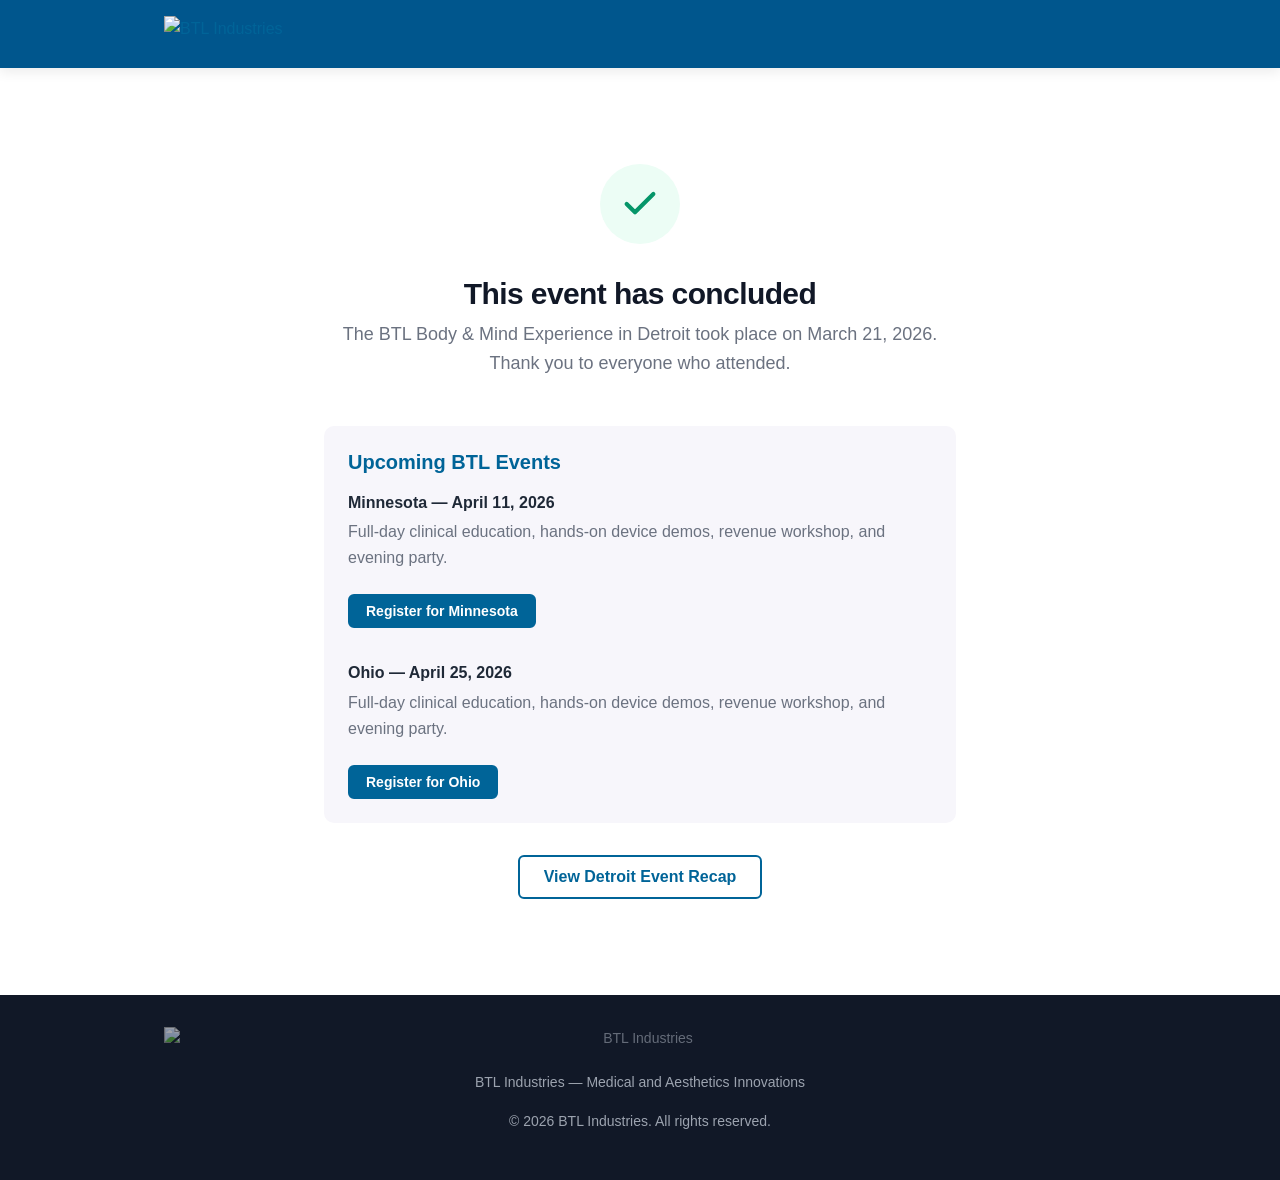
==== commit 9d80f815: "Convert btlmichigan.com to post-event SEO content Event is over (March 21). Transform registration s" ====
--- a/confirmation.html
+++ b/confirmation.html
@@ -3,12 +3,22 @@
 <head>
   <meta charset="UTF-8">
   <meta name="viewport" content="width=device-width, initial-scale=1.0">
-  <title>You're Registered — BTL Body &amp; Mind Experience</title>
+  <title>Event Complete — BTL Body &amp; Mind Experience, Detroit</title>
+  <meta name="description" content="The BTL Body &amp; Mind Experience in Detroit has concluded. See upcoming BTL events in Minnesota and Ohio.">
   <link rel="icon" type="image/png" href="shared/assets/btl-icon-blue.png">
   <link rel="preconnect" href="https://fonts.googleapis.com">
   <link rel="preconnect" href="https://fonts.gstatic.com" crossorigin>
   <link href="https://fonts.googleapis.com/css2?family=Inter:wght@400;500;600;700&display=swap" rel="stylesheet">
-  <link rel="stylesheet" href="shared/css/styles.css?v=1">
+  <link rel="stylesheet" href="shared/css/styles.css?v=2">
+
+  <!-- Google Analytics 4 -->
+  <script async src="https://www.googletagmanager.com/gtag/js?id=G-JBED5M8NVG"></script>
+  <script>
+  window.dataLayer = window.dataLayer || [];
+  function gtag(){dataLayer.push(arguments);}
+  gtag('js', new Date());
+  gtag('config', 'G-JBED5M8NVG');
+  </script>
 </head>
 <body>
 
@@ -19,60 +29,37 @@
     </div>
   </header>
 
-  <!-- Confirmation -->
+  <!-- Content -->
   <section class="confirmation">
     <div class="container container--narrow">
 
-      <!-- Success icon -->
       <div class="confirmation__icon">
         <svg viewBox="0 0 24 24" fill="none" stroke="currentColor" stroke-width="2.5" stroke-linecap="round" stroke-linejoin="round">
           <polyline points="20 6 9 17 4 12"/>
         </svg>
       </div>
 
-      <h1 class="confirmation__title">You're registered</h1>
-      <p class="confirmation__subtitle" id="confirmation-subtitle">We'll see you there.</p>
+      <h1 class="confirmation__title">This event has concluded</h1>
+      <p class="confirmation__subtitle">The BTL Body &amp; Mind Experience in Detroit took place on March 21, 2026. Thank you to everyone who attended.</p>
 
-      <!-- Event details summary -->
-      <div style="background:var(--btl-light-bg);border-radius:var(--radius-md);padding:var(--space-lg);margin-bottom:var(--space-2xl);text-align:left;">
-        <div style="display:grid;gap:var(--space-sm);">
-          <div><strong>Event:</strong> <span id="conf-event-name"></span></div>
-          <div><strong>Date:</strong> <span id="conf-event-date"></span></div>
-          <div><strong>Time:</strong> <span id="conf-event-time"></span></div>
-          <div><strong>Venue:</strong> <span id="conf-event-venue"></span></div>
-          <div><strong>Address:</strong> <span id="conf-event-address"></span></div>
-        </div>
-        <div style="margin-top:var(--space-md);">
-          <a id="conf-maps-link" href="#" target="_blank" rel="noopener" class="btn btn--secondary btn--sm">Get Directions</a>
+      <div style="background:var(--btl-light-bg);border-radius:var(--radius-md);padding:var(--space-lg);margin:var(--space-xl) 0;text-align:left;">
+        <h3 style="margin-bottom:var(--space-md);color:var(--btl-primary);">Upcoming BTL Events</h3>
+        <div style="display:grid;gap:var(--space-md);">
+          <div>
+            <strong>Minnesota — April 11, 2026</strong>
+            <p class="text-muted" style="margin-top:var(--space-xs);">Full-day clinical education, hands-on device demos, revenue workshop, and evening party.</p>
+            <a href="https://btlminnesota.com" class="btn btn--primary btn--sm" style="margin-top:var(--space-sm);" target="_blank" rel="noopener">Register for Minnesota</a>
+          </div>
+          <div style="margin-top:var(--space-md);">
+            <strong>Ohio — April 25, 2026</strong>
+            <p class="text-muted" style="margin-top:var(--space-xs);">Full-day clinical education, hands-on device demos, revenue workshop, and evening party.</p>
+            <a href="https://btlohio.com" class="btn btn--primary btn--sm" style="margin-top:var(--space-sm);" target="_blank" rel="noopener">Register for Ohio</a>
+          </div>
         </div>
       </div>
 
-      <!-- Calendar -->
-      <h3 style="margin-bottom:var(--space-md);">Add to your calendar</h3>
-      <div class="calendar-buttons">
-        <button id="btn-gcal" class="btn btn--primary">
-          <svg width="18" height="18" viewBox="0 0 24 24" fill="none" stroke="currentColor" stroke-width="2"><rect x="3" y="4" width="18" height="18" rx="2"/><line x1="16" y1="2" x2="16" y2="6"/><line x1="8" y1="2" x2="8" y2="6"/><line x1="3" y1="10" x2="21" y2="10"/></svg>
-          Google Calendar
-        </button>
-        <button id="btn-ics" class="btn btn--secondary">
-          <svg width="18" height="18" viewBox="0 0 24 24" fill="none" stroke="currentColor" stroke-width="2"><path d="M14 2H6a2 2 0 00-2 2v16a2 2 0 002 2h12a2 2 0 002-2V8z"/><polyline points="14 2 14 8 20 8"/></svg>
-          Download .ics
-        </button>
-      </div>
-
-      <!-- Referral -->
-      <div class="referral-card" style="margin-top:var(--space-2xl);">
-        <h3 class="referral-card__title">Bring a colleague</h3>
-        <p class="referral-card__text">Share your personalized link. Each person needs their own registration.</p>
-        <div class="referral-url-box">
-          <input type="text" id="referral-url" readonly aria-label="Referral URL">
-          <button id="btn-copy-referral" class="btn btn--secondary btn--sm">Copy</button>
-        </div>
-        <div class="share-buttons">
-          <a id="btn-email-share" href="#" class="btn btn--secondary btn--sm">Email</a>
-          <a id="btn-sms-share" href="#" class="btn btn--secondary btn--sm">Text</a>
-          <button id="btn-native-share" class="btn btn--primary btn--sm" hidden>Share</button>
-        </div>
+      <div style="text-align:center;margin-top:var(--space-lg);">
+        <a href="event-recap.html" class="btn btn--secondary">View Detroit Event Recap</a>
       </div>
 
     </div>
@@ -83,62 +70,9 @@
     <div class="container">
       <img src="shared/assets/btl-logo-white.svg" alt="BTL Industries" class="footer__logo">
       <p>BTL Industries — Medical and Aesthetics Innovations</p>
+      <p style="margin-top:var(--space-sm);">&copy; 2026 BTL Industries. All rights reserved.</p>
     </div>
   </footer>
 
-  <!-- Scripts -->
-  <script src="shared/js/calendar.js"></script>
-  <script src="shared/js/referral.js"></script>
-  <script>
-    // Hydrate confirmation page from sessionStorage
-    document.addEventListener('DOMContentLoaded', () => {
-      const data = JSON.parse(sessionStorage.getItem('btl_registration') || 'null');
-      if (!data) {
-        // No registration data — redirect back
-        window.location.href = 'index.html';
-        return;
-      }
-
-      // Personalized subtitle
-      const subtitle = document.getElementById('confirmation-subtitle');
-      if (subtitle && data.first_name) {
-        subtitle.textContent = `${data.first_name}, we'll see you there.`;
-      }
-
-      // Event details
-      const setEl = (id, text) => {
-        const el = document.getElementById(id);
-        if (el) el.textContent = text;
-      };
-
-      setEl('conf-event-name', data.event_name);
-      setEl('conf-event-venue', data.event_venue);
-      setEl('conf-event-address', data.event_address);
-
-      // Format date
-      if (data.event_date) {
-        const d = new Date(data.event_date + 'T12:00:00');
-        setEl('conf-event-date', d.toLocaleDateString('en-US', { weekday: 'long', month: 'long', day: 'numeric', year: 'numeric' }));
-      }
-
-      // Format time
-      if (data.event_time_start && data.event_time_end) {
-        const fmt = (t) => {
-          const [h, m] = t.split(':').map(Number);
-          const ampm = h >= 12 ? 'PM' : 'AM';
-          const hour = h > 12 ? h - 12 : h === 0 ? 12 : h;
-          return `${hour}:${m.toString().padStart(2, '0')} ${ampm}`;
-        };
-        setEl('conf-event-time', `${fmt(data.event_time_start)} – ${fmt(data.event_time_end)}`);
-      }
-
-      // Maps link
-      const mapsLink = document.getElementById('conf-maps-link');
-      if (mapsLink && data.event_maps_url) {
-        mapsLink.href = data.event_maps_url;
-      }
-    });
-  </script>
-
 </body>
 </html>
